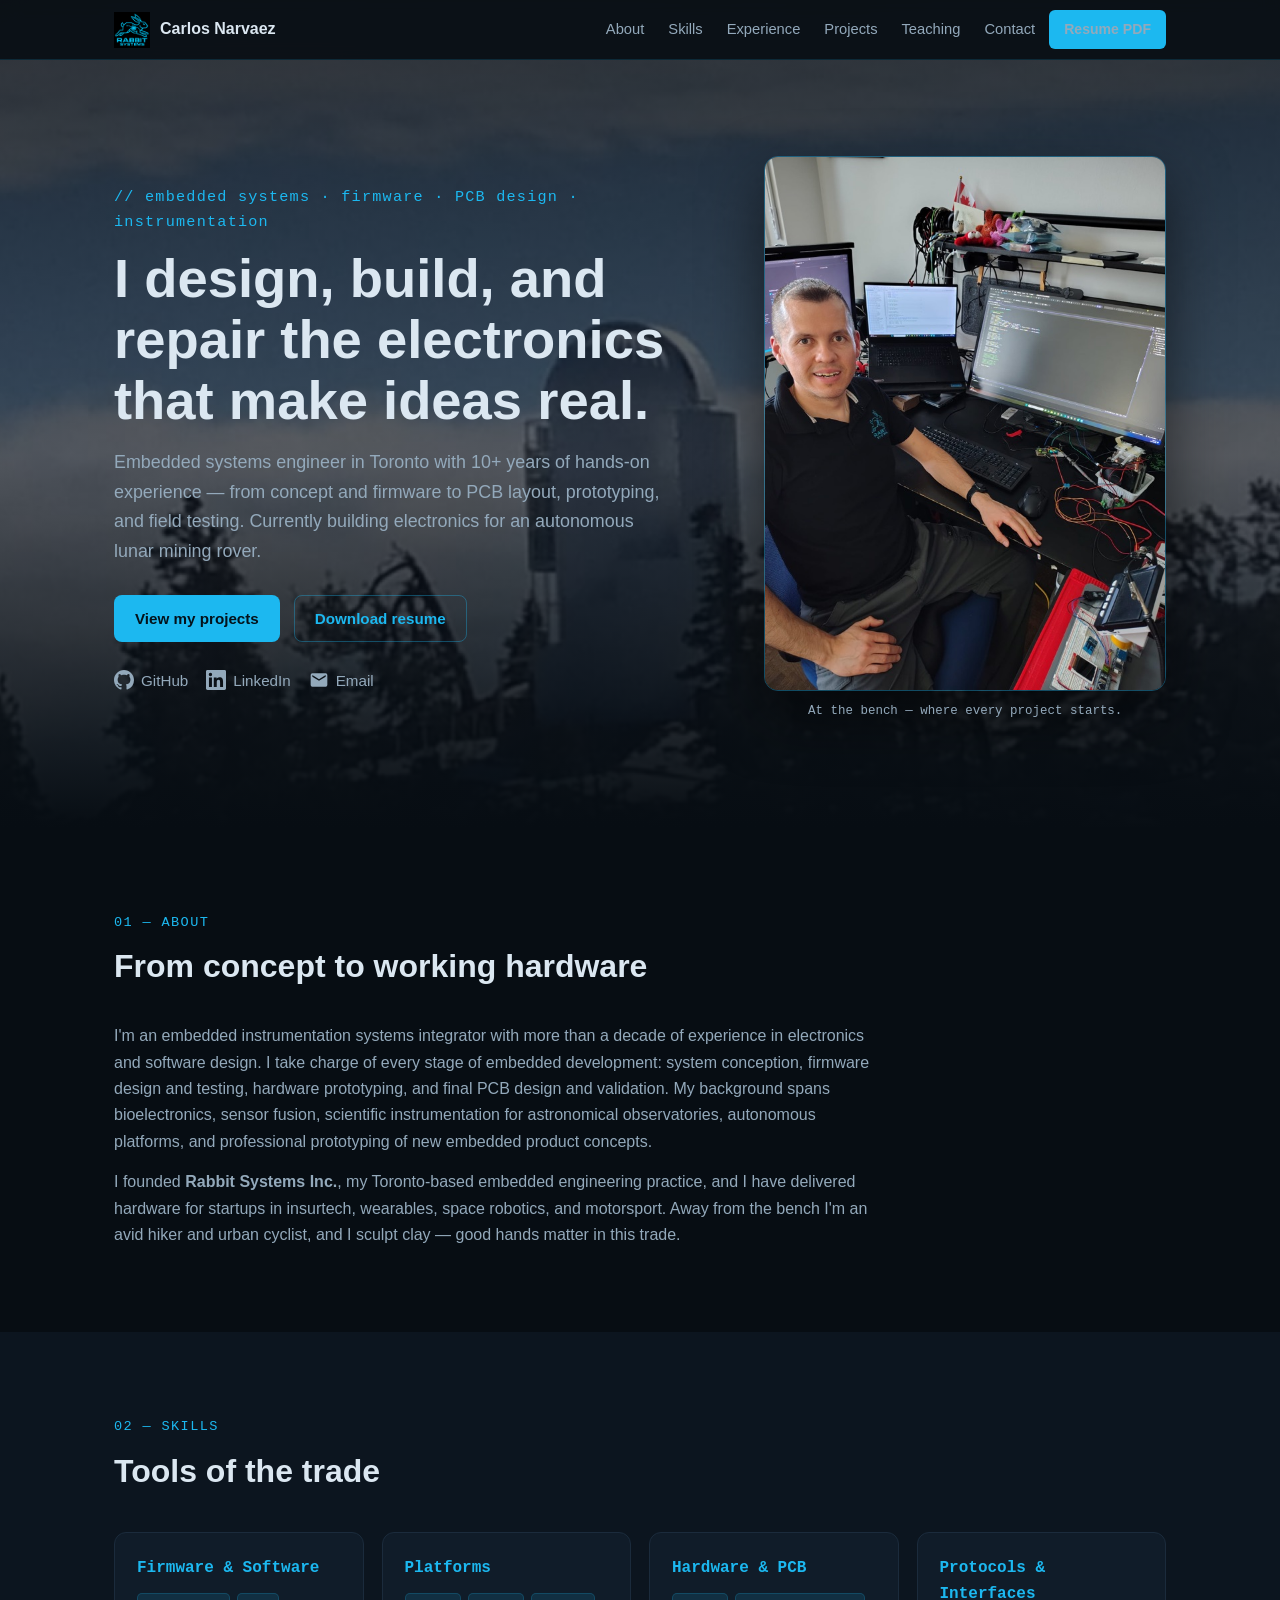
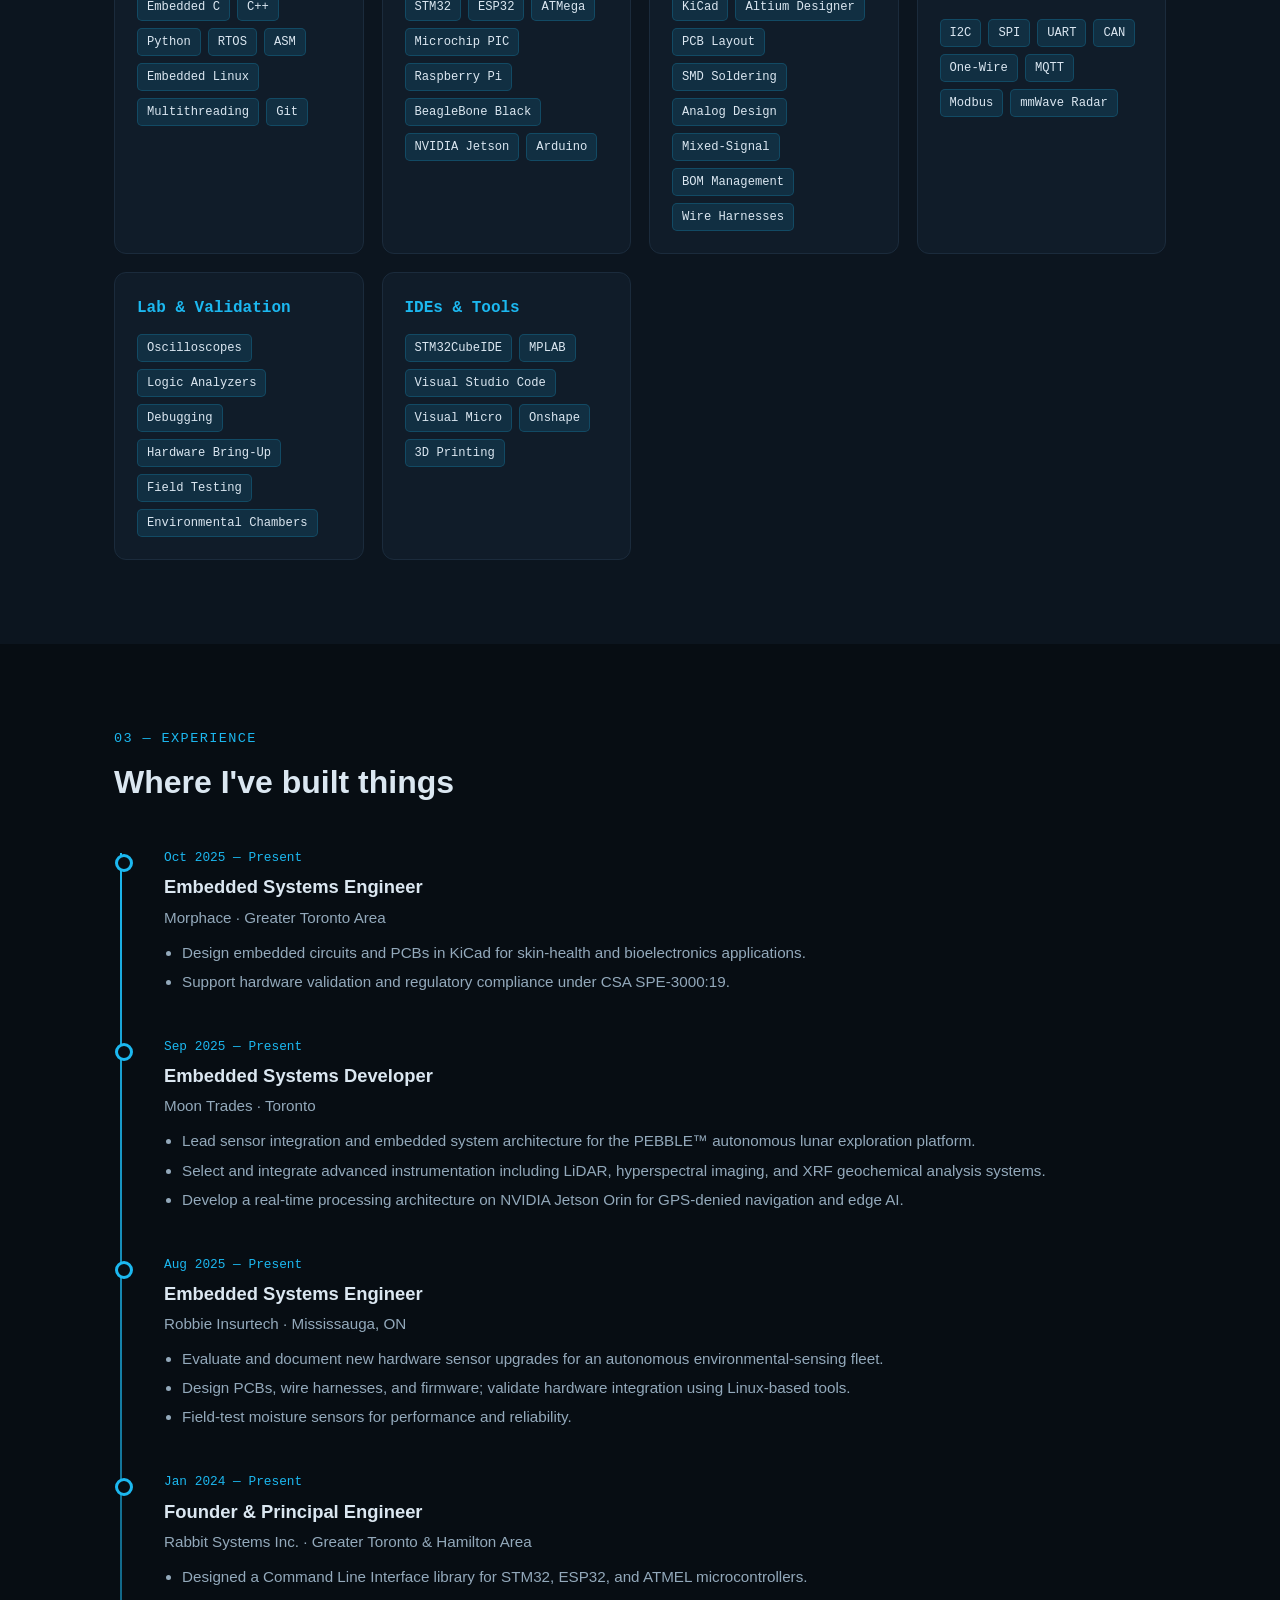
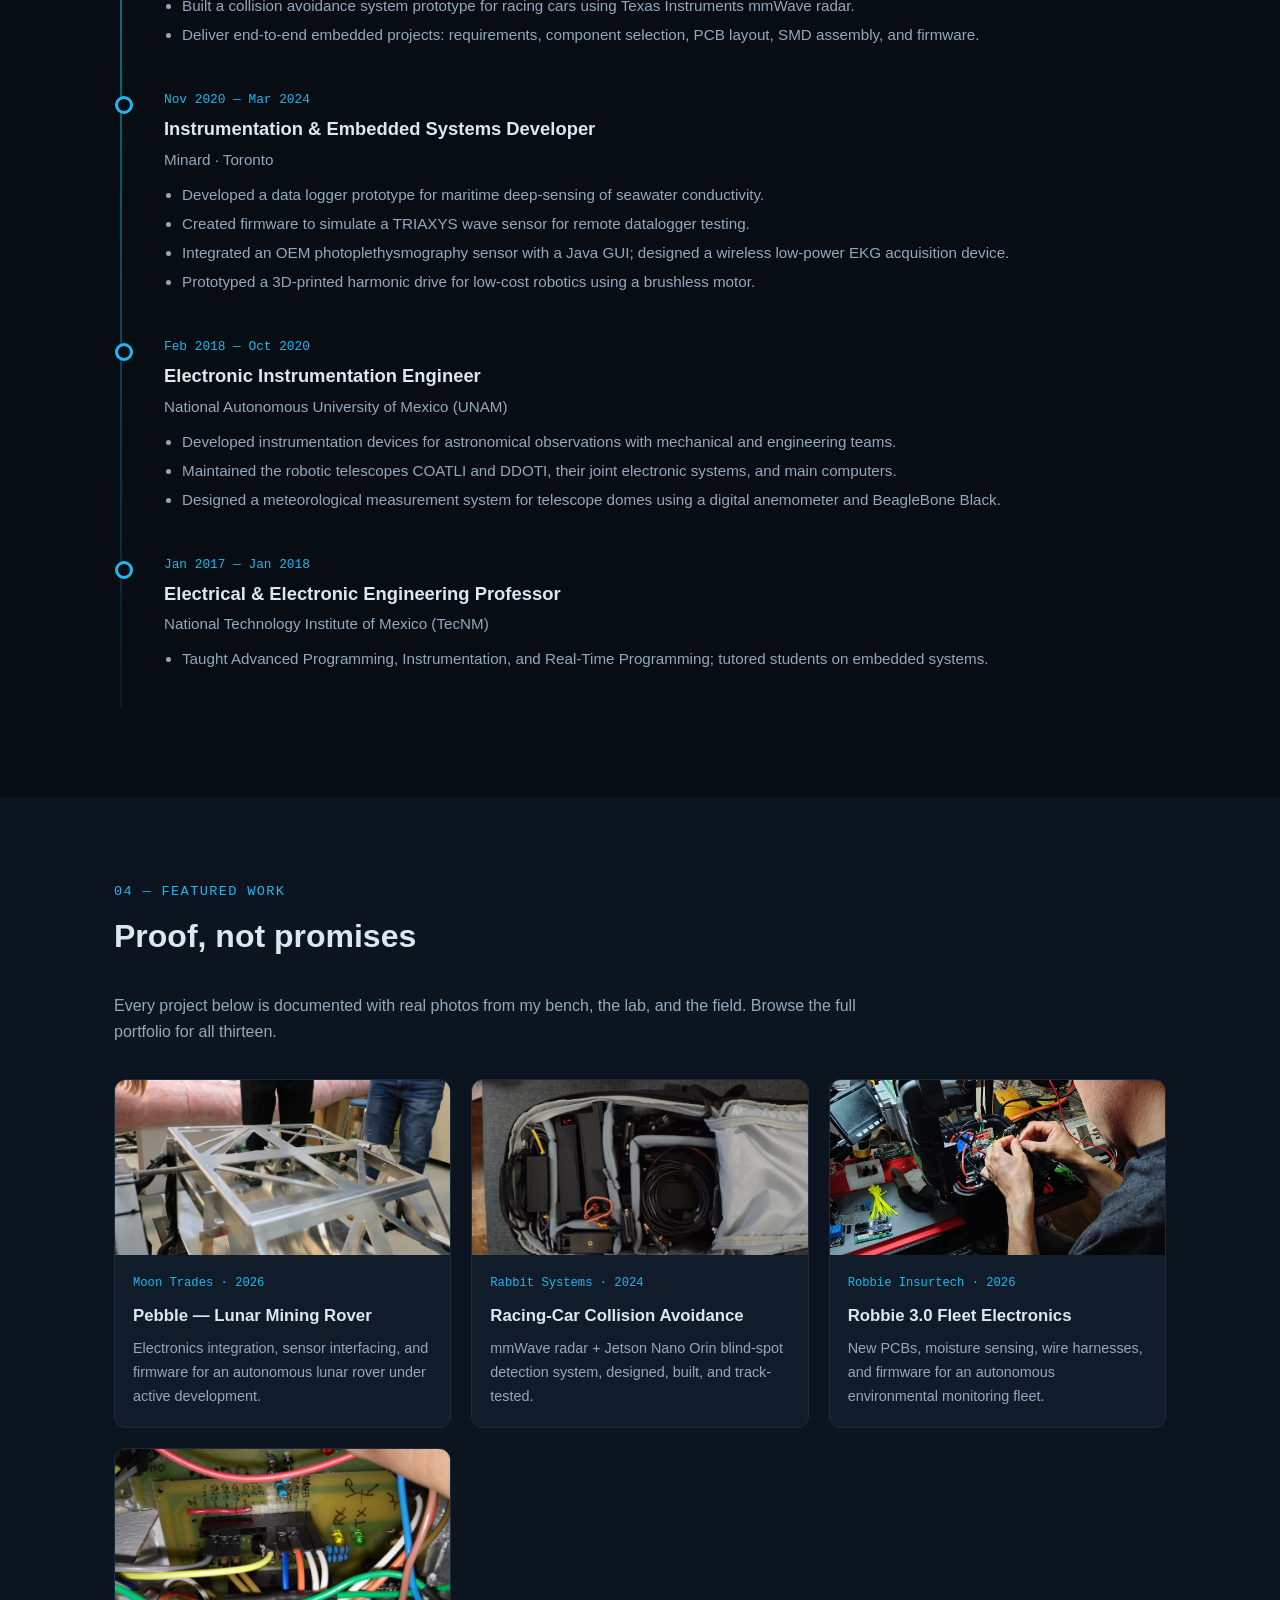
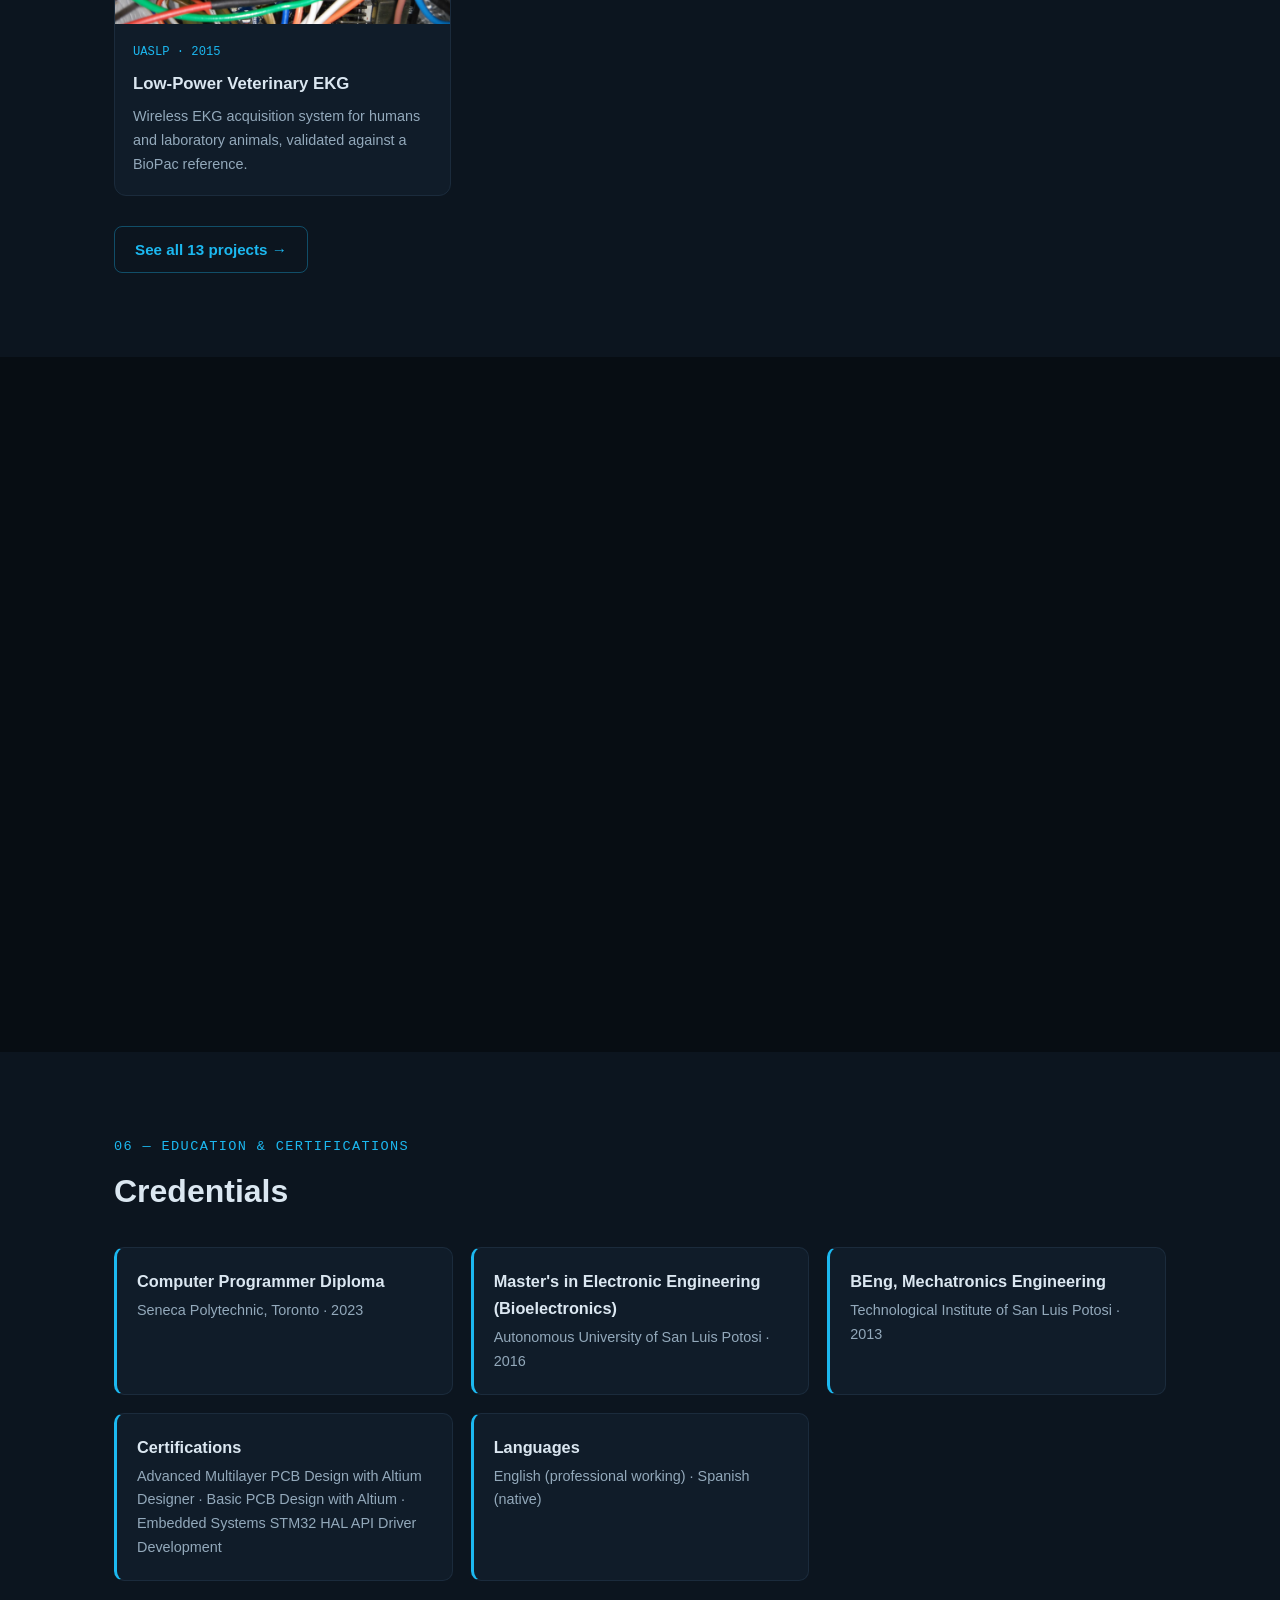
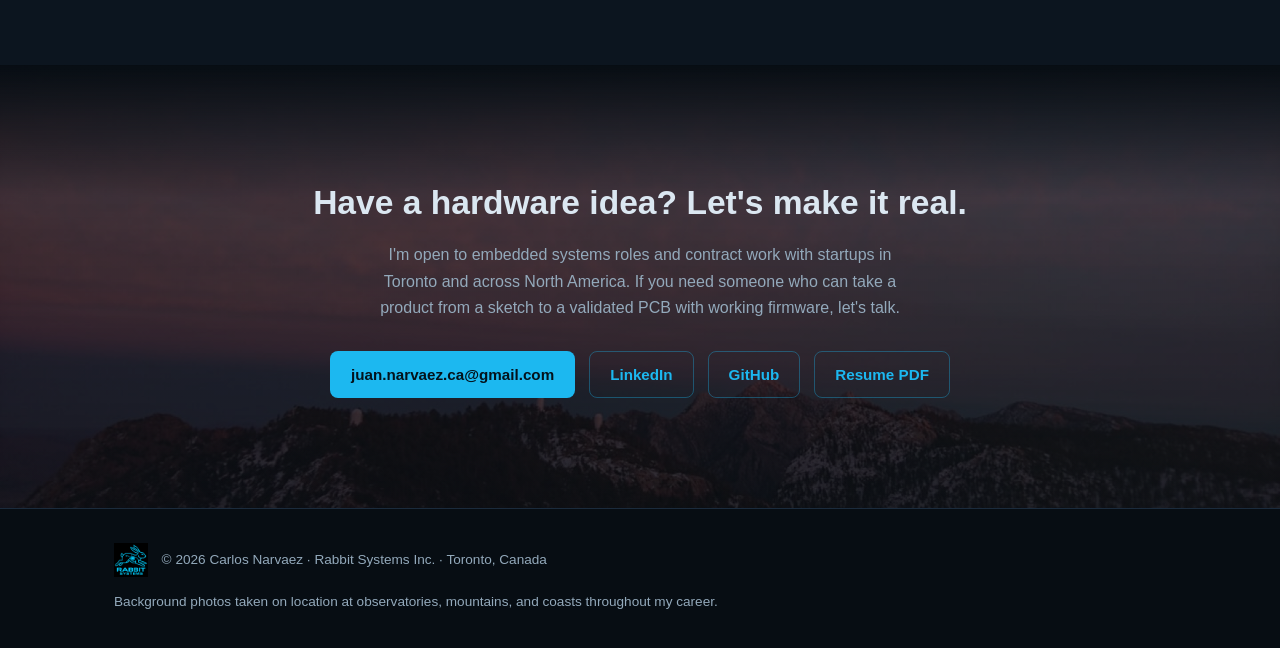
==== index.html @ be129789 "Add portfolio website: pages, styles, optimized images, resume PDF Static site (HTML/CSS/vanilla JS)" ====
<!DOCTYPE html>
<html lang="en">
<head>
  <meta charset="UTF-8">
  <meta name="viewport" content="width=device-width, initial-scale=1.0">
  <title>Carlos Narvaez — Embedded Systems Engineer | Toronto</title>
  <meta name="description" content="Carlos Narvaez is a Toronto-based embedded systems engineer with 10+ years of experience: firmware (Embedded C, C++, STM32, ESP32), PCB design (KiCad, Altium), instrumentation, and bioelectronics. See real hardware projects with photos.">
  <meta name="author" content="Carlos Narvaez">
  <link rel="icon" type="image/png" href="assets/img/favicon.png">
  <link rel="stylesheet" href="css/style.css">
  <meta property="og:type" content="website">
  <meta property="og:title" content="Carlos Narvaez — Embedded Systems Engineer | Toronto">
  <meta property="og:description" content="10+ years designing firmware, PCBs, and instrumentation systems — from lunar rover electronics to veterinary EKG devices. Portfolio with real project photos.">
  <meta property="og:image" content="assets/img/profile/me.jpg">
  <script type="application/ld+json">
  {
    "@context": "https://schema.org",
    "@type": "Person",
    "name": "Carlos Narvaez",
    "jobTitle": "Embedded Systems Engineer",
    "email": "mailto:juan.narvaez.ca@gmail.com",
    "address": { "@type": "PostalAddress", "addressLocality": "Toronto", "addressRegion": "ON", "addressCountry": "CA" },
    "alumniOf": ["Seneca Polytechnic", "Autonomous University of San Luis Potosi", "Technological Institute of San Luis Potosi"],
    "sameAs": ["https://www.linkedin.com/in/jcarlosnarvaez", "https://github.com/JCNarvy"]
  }
  </script>
</head>
<body>

<nav class="nav">
  <div class="nav-inner">
    <a class="nav-brand" href="index.html">
      <img src="assets/img/logo-small.png" alt="Rabbit Systems logo">
      <span>Carlos Narvaez</span>
    </a>
    <div class="nav-links">
      <a href="#about">About</a>
      <a href="#skills">Skills</a>
      <a href="#experience">Experience</a>
      <a href="projects.html">Projects</a>
      <a href="#teaching">Teaching</a>
      <a href="#contact">Contact</a>
      <a class="btn btn-primary" href="assets/resume/Carlos-Narvaez-Resume.pdf" download>Resume PDF</a>
    </div>
  </div>
</nav>

<!-- ================= HERO ================= -->
<header class="hero">
  <div class="hero-inner">
    <div>
      <div class="hero-kicker">// embedded systems · firmware · PCB design · instrumentation</div>
      <h1>I design, build, and repair the electronics that make ideas real.</h1>
      <p class="hero-sub">
        Embedded systems engineer in Toronto with 10+ years of hands-on experience — from concept and
        firmware to PCB layout, prototyping, and field testing. Currently building electronics for an
        autonomous lunar mining rover.
      </p>
      <div class="hero-cta">
        <a class="btn btn-primary" href="projects.html">View my projects</a>
        <a class="btn btn-outline" href="assets/resume/Carlos-Narvaez-Resume.pdf" download>Download resume</a>
      </div>
      <div class="hero-social">
        <a href="https://github.com/JCNarvy" target="_blank" rel="noopener">
          <svg viewBox="0 0 16 16" aria-hidden="true"><path d="M8 0C3.58 0 0 3.58 0 8c0 3.54 2.29 6.53 5.47 7.59.4.07.55-.17.55-.38 0-.19-.01-.82-.01-1.49-2.01.37-2.53-.49-2.69-.94-.09-.23-.48-.94-.82-1.13-.28-.15-.68-.52-.01-.53.63-.01 1.08.58 1.23.82.72 1.21 1.87.87 2.33.66.07-.52.28-.87.51-1.07-1.78-.2-3.64-.89-3.64-3.95 0-.87.31-1.59.82-2.15-.08-.2-.36-1.02.08-2.12 0 0 .67-.21 2.2.82.64-.18 1.32-.27 2-.27.68 0 1.36.09 2 .27 1.53-1.04 2.2-.82 2.2-.82.44 1.1.16 1.92.08 2.12.51.56.82 1.27.82 2.15 0 3.07-1.87 3.75-3.65 3.95.29.25.54.73.54 1.48 0 1.07-.01 1.93-.01 2.2 0 .21.15.46.55.38A8.01 8.01 0 0 0 16 8c0-4.42-3.58-8-8-8z"/></svg>
          GitHub
        </a>
        <a href="https://www.linkedin.com/in/jcarlosnarvaez" target="_blank" rel="noopener">
          <svg viewBox="0 0 24 24" aria-hidden="true"><path d="M20.45 20.45h-3.55v-5.57c0-1.33-.03-3.04-1.85-3.04-1.85 0-2.14 1.45-2.14 2.94v5.67H9.35V9h3.41v1.56h.05c.48-.9 1.64-1.85 3.37-1.85 3.6 0 4.27 2.37 4.27 5.46v6.28zM5.34 7.43a2.06 2.06 0 1 1 0-4.12 2.06 2.06 0 0 1 0 4.12zM7.12 20.45H3.56V9h3.56v11.45zM22.22 0H1.77C.79 0 0 .77 0 1.72v20.55C0 23.23.79 24 1.77 24h20.45c.98 0 1.78-.77 1.78-1.73V1.72C24 .77 23.2 0 22.22 0z"/></svg>
          LinkedIn
        </a>
        <a href="mailto:juan.narvaez.ca@gmail.com">
          <svg viewBox="0 0 24 24" aria-hidden="true"><path d="M20 4H4a2 2 0 0 0-2 2v12a2 2 0 0 0 2 2h16a2 2 0 0 0 2-2V6a2 2 0 0 0-2-2zm0 4-8 5-8-5V6l8 5 8-5v2z"/></svg>
          Email
        </a>
      </div>
    </div>
    <figure class="hero-photo">
      <img src="assets/img/profile/me.jpg" alt="Carlos Narvaez at his workbench, surrounded by embedded systems prototypes, oscilloscope probes, and development boards.">
      <figcaption>At the bench — where every project starts.</figcaption>
    </figure>
  </div>
</header>

<!-- ================= ABOUT ================= -->
<section id="about">
  <div class="container reveal">
    <div class="section-kicker">01 — about</div>
    <h2 class="section-title">From concept to working hardware</h2>
    <p class="lead">
      I'm an embedded instrumentation systems integrator with more than a decade of experience in electronics
      and software design. I take charge of every stage of embedded development: system conception, firmware
      design and testing, hardware prototyping, and final PCB design and validation. My background spans
      bioelectronics, sensor fusion, scientific instrumentation for astronomical observatories, autonomous
      platforms, and professional prototyping of new embedded product concepts.
    </p>
    <p class="lead" style="margin-top: 14px;">
      I founded <strong>Rabbit Systems Inc.</strong>, my Toronto-based embedded engineering practice, and I have
      delivered hardware for startups in insurtech, wearables, space robotics, and motorsport. Away from the
      bench I'm an avid hiker and urban cyclist, and I sculpt clay — good hands matter in this trade.
    </p>
  </div>
</section>

<!-- ================= SKILLS ================= -->
<section id="skills" class="alt">
  <div class="container reveal">
    <div class="section-kicker">02 — skills</div>
    <h2 class="section-title">Tools of the trade</h2>
    <div class="skills-grid">
      <div class="skill-card">
        <h3>Firmware &amp; Software</h3>
        <div class="tags">
          <span class="tag">Embedded C</span><span class="tag">C++</span><span class="tag">Python</span>
          <span class="tag">RTOS</span><span class="tag">ASM</span><span class="tag">Embedded Linux</span>
          <span class="tag">Multithreading</span><span class="tag">Git</span>
        </div>
      </div>
      <div class="skill-card">
        <h3>Platforms</h3>
        <div class="tags">
          <span class="tag">STM32</span><span class="tag">ESP32</span><span class="tag">ATMega</span>
          <span class="tag">Microchip PIC</span><span class="tag">Raspberry Pi</span>
          <span class="tag">BeagleBone Black</span><span class="tag">NVIDIA Jetson</span><span class="tag">Arduino</span>
        </div>
      </div>
      <div class="skill-card">
        <h3>Hardware &amp; PCB</h3>
        <div class="tags">
          <span class="tag">KiCad</span><span class="tag">Altium Designer</span><span class="tag">PCB Layout</span>
          <span class="tag">SMD Soldering</span><span class="tag">Analog Design</span>
          <span class="tag">Mixed-Signal</span><span class="tag">BOM Management</span><span class="tag">Wire Harnesses</span>
        </div>
      </div>
      <div class="skill-card">
        <h3>Protocols &amp; Interfaces</h3>
        <div class="tags">
          <span class="tag">I2C</span><span class="tag">SPI</span><span class="tag">UART</span>
          <span class="tag">CAN</span><span class="tag">One-Wire</span><span class="tag">MQTT</span>
          <span class="tag">Modbus</span><span class="tag">mmWave Radar</span>
        </div>
      </div>
      <div class="skill-card">
        <h3>Lab &amp; Validation</h3>
        <div class="tags">
          <span class="tag">Oscilloscopes</span><span class="tag">Logic Analyzers</span>
          <span class="tag">Debugging</span><span class="tag">Hardware Bring-Up</span>
          <span class="tag">Field Testing</span><span class="tag">Environmental Chambers</span>
        </div>
      </div>
      <div class="skill-card">
        <h3>IDEs &amp; Tools</h3>
        <div class="tags">
          <span class="tag">STM32CubeIDE</span><span class="tag">MPLAB</span><span class="tag">Visual Studio Code</span>
          <span class="tag">Visual Micro</span><span class="tag">Onshape</span><span class="tag">3D Printing</span>
        </div>
      </div>
    </div>
  </div>
</section>

<!-- ================= EXPERIENCE ================= -->
<section id="experience">
  <div class="container reveal">
    <div class="section-kicker">03 — experience</div>
    <h2 class="section-title">Where I've built things</h2>
    <div class="timeline">
      <div class="tl-item">
        <div class="tl-date">Oct 2025 — Present</div>
        <h3>Embedded Systems Engineer</h3>
        <div class="tl-company">Morphace · Greater Toronto Area</div>
        <ul>
          <li>Design embedded circuits and PCBs in KiCad for skin-health and bioelectronics applications.</li>
          <li>Support hardware validation and regulatory compliance under CSA SPE-3000:19.</li>
        </ul>
      </div>
      <div class="tl-item">
        <div class="tl-date">Sep 2025 — Present</div>
        <h3>Embedded Systems Developer</h3>
        <div class="tl-company">Moon Trades · Toronto</div>
        <ul>
          <li>Lead sensor integration and embedded system architecture for the PEBBLE™ autonomous lunar exploration platform.</li>
          <li>Select and integrate advanced instrumentation including LiDAR, hyperspectral imaging, and XRF geochemical analysis systems.</li>
          <li>Develop a real-time processing architecture on NVIDIA Jetson Orin for GPS-denied navigation and edge AI.</li>
        </ul>
      </div>
      <div class="tl-item">
        <div class="tl-date">Aug 2025 — Present</div>
        <h3>Embedded Systems Engineer</h3>
        <div class="tl-company">Robbie Insurtech · Mississauga, ON</div>
        <ul>
          <li>Evaluate and document new hardware sensor upgrades for an autonomous environmental-sensing fleet.</li>
          <li>Design PCBs, wire harnesses, and firmware; validate hardware integration using Linux-based tools.</li>
          <li>Field-test moisture sensors for performance and reliability.</li>
        </ul>
      </div>
      <div class="tl-item">
        <div class="tl-date">Jan 2024 — Present</div>
        <h3>Founder &amp; Principal Engineer</h3>
        <div class="tl-company">Rabbit Systems Inc. · Greater Toronto &amp; Hamilton Area</div>
        <ul>
          <li>Designed a Command Line Interface library for STM32, ESP32, and ATMEL microcontrollers.</li>
          <li>Built a collision avoidance system prototype for racing cars using Texas Instruments mmWave radar.</li>
          <li>Deliver end-to-end embedded projects: requirements, component selection, PCB layout, SMD assembly, and firmware.</li>
        </ul>
      </div>
      <div class="tl-item">
        <div class="tl-date">Nov 2020 — Mar 2024</div>
        <h3>Instrumentation &amp; Embedded Systems Developer</h3>
        <div class="tl-company">Minard · Toronto</div>
        <ul>
          <li>Developed a data logger prototype for maritime deep-sensing of seawater conductivity.</li>
          <li>Created firmware to simulate a TRIAXYS wave sensor for remote datalogger testing.</li>
          <li>Integrated an OEM photoplethysmography sensor with a Java GUI; designed a wireless low-power EKG acquisition device.</li>
          <li>Prototyped a 3D-printed harmonic drive for low-cost robotics using a brushless motor.</li>
        </ul>
      </div>
      <div class="tl-item">
        <div class="tl-date">Feb 2018 — Oct 2020</div>
        <h3>Electronic Instrumentation Engineer</h3>
        <div class="tl-company">National Autonomous University of Mexico (UNAM)</div>
        <ul>
          <li>Developed instrumentation devices for astronomical observations with mechanical and engineering teams.</li>
          <li>Maintained the robotic telescopes COATLI and DDOTI, their joint electronic systems, and main computers.</li>
          <li>Designed a meteorological measurement system for telescope domes using a digital anemometer and BeagleBone Black.</li>
        </ul>
      </div>
      <div class="tl-item">
        <div class="tl-date">Jan 2017 — Jan 2018</div>
        <h3>Electrical &amp; Electronic Engineering Professor</h3>
        <div class="tl-company">National Technology Institute of Mexico (TecNM)</div>
        <ul>
          <li>Taught Advanced Programming, Instrumentation, and Real-Time Programming; tutored students on embedded systems.</li>
        </ul>
      </div>
    </div>
  </div>
</section>

<!-- ================= FEATURED PROJECTS ================= -->
<section id="featured" class="alt">
  <div class="container reveal">
    <div class="section-kicker">04 — featured work</div>
    <h2 class="section-title">Proof, not promises</h2>
    <p class="lead">Every project below is documented with real photos from my bench, the lab, and the field. Browse the full portfolio for all thirteen.</p>
    <div class="cards">
      <a class="card" href="projects.html#pebble">
        <img src="assets/img/projects/pebble/rover.jpg" alt="Pebble autonomous lunar mining rover prototype.">
        <div class="card-body">
          <div class="card-meta">Moon Trades · 2026</div>
          <h3>Pebble — Lunar Mining Rover</h3>
          <p>Electronics integration, sensor interfacing, and firmware for an autonomous lunar rover under active development.</p>
        </div>
      </a>
      <a class="card" href="projects.html#cas">
        <img src="assets/img/projects/cas/final-prototype.jpg" alt="Final prototype of the collision avoidance system for racing cars.">
        <div class="card-body">
          <div class="card-meta">Rabbit Systems · 2024</div>
          <h3>Racing-Car Collision Avoidance</h3>
          <p>mmWave radar + Jetson Nano Orin blind-spot detection system, designed, built, and track-tested.</p>
        </div>
      </a>
      <a class="card" href="projects.html#robbie3">
        <img src="assets/img/projects/robbie3/installing-and-testing.jpg" alt="Installing and testing Robbie 3.0 fleet electronics.">
        <div class="card-body">
          <div class="card-meta">Robbie Insurtech · 2026</div>
          <h3>Robbie 3.0 Fleet Electronics</h3>
          <p>New PCBs, moisture sensing, wire harnesses, and firmware for an autonomous environmental monitoring fleet.</p>
        </div>
      </a>
      <a class="card" href="projects.html#ekg">
        <img src="assets/img/projects/ekg/testing-pcb.jpg" alt="Testing the low-power veterinary EKG acquisition PCB.">
        <div class="card-body">
          <div class="card-meta">UASLP · 2015</div>
          <h3>Low-Power Veterinary EKG</h3>
          <p>Wireless EKG acquisition system for humans and laboratory animals, validated against a BioPac reference.</p>
        </div>
      </a>
    </div>
    <p style="margin-top: 30px;"><a class="btn btn-outline" href="projects.html">See all 13 projects →</a></p>
  </div>
</section>

<!-- ================= TEACHING ================= -->
<section id="teaching">
  <div class="container reveal">
    <div class="section-kicker">05 — teaching &amp; mentoring</div>
    <h2 class="section-title">I enjoy passing it on</h2>
    <p class="lead">
      Before moving to Canada I spent a year as an Electrical &amp; Electronic Engineering professor at the
      National Technology Institute of Mexico, teaching advanced programming, instrumentation, and real-time
      programming — and coaching students through their first hardware builds. Explaining a system clearly is
      part of engineering it well, and I bring that same mindset to code reviews, documentation, and mentoring
      junior engineers.
    </p>
    <div class="teach-grid">
      <figure>
        <a href="assets/img/teaching/img-0789.jpg"><img src="assets/img/teaching/img-0789-thumb.jpg" alt="Carlos Narvaez's engineering classroom with students."></a>
        <figcaption>Instrumentation class, TecNM.</figcaption>
      </figure>
      <figure>
        <a href="assets/img/teaching/img-3818.jpg"><img src="assets/img/teaching/img-3818-thumb.jpg" alt="Students presenting their robotics and electronics projects."></a>
        <figcaption>Students demoing their hardware projects.</figcaption>
      </figure>
      <figure>
        <a href="assets/img/teaching/img-3821.jpg"><img src="assets/img/teaching/img-3821-thumb.jpg" alt="Student project exposition with electronics benches and trainers."></a>
        <figcaption>End-of-term project exposition.</figcaption>
      </figure>
    </div>
  </div>
</section>

<!-- ================= EDUCATION ================= -->
<section id="education" class="alt">
  <div class="container reveal">
    <div class="section-kicker">06 — education &amp; certifications</div>
    <h2 class="section-title">Credentials</h2>
    <div class="edu-grid">
      <div class="edu-card">
        <h3>Computer Programmer Diploma</h3>
        <p>Seneca Polytechnic, Toronto · 2023</p>
      </div>
      <div class="edu-card">
        <h3>Master's in Electronic Engineering (Bioelectronics)</h3>
        <p>Autonomous University of San Luis Potosi · 2016</p>
      </div>
      <div class="edu-card">
        <h3>BEng, Mechatronics Engineering</h3>
        <p>Technological Institute of San Luis Potosi · 2013</p>
      </div>
      <div class="edu-card">
        <h3>Certifications</h3>
        <p>Advanced Multilayer PCB Design with Altium Designer · Basic PCB Design with Altium · Embedded Systems STM32 HAL API Driver Development</p>
      </div>
      <div class="edu-card">
        <h3>Languages</h3>
        <p>English (professional working) · Spanish (native)</p>
      </div>
    </div>
  </div>
</section>

<!-- ================= CONTACT ================= -->
<section id="contact" class="contact">
  <div class="container reveal">
    <h2>Have a hardware idea? Let's make it real.</h2>
    <p>
      I'm open to embedded systems roles and contract work with startups in Toronto and across North America.
      If you need someone who can take a product from a sketch to a validated PCB with working firmware, let's talk.
    </p>
    <div class="contact-actions">
      <a class="btn btn-primary" href="mailto:juan.narvaez.ca@gmail.com">juan.narvaez.ca@gmail.com</a>
      <a class="btn btn-outline" href="https://www.linkedin.com/in/jcarlosnarvaez" target="_blank" rel="noopener">LinkedIn</a>
      <a class="btn btn-outline" href="https://github.com/JCNarvy" target="_blank" rel="noopener">GitHub</a>
      <a class="btn btn-outline" href="assets/resume/Carlos-Narvaez-Resume.pdf" download>Resume PDF</a>
    </div>
  </div>
</section>

<footer>
  <div class="footer-inner">
    <img src="assets/img/logo-small.png" alt="Rabbit Systems logo">
    <span>© 2026 Carlos Narvaez · Rabbit Systems Inc. · Toronto, Canada</span>
    <span class="spacer"></span>
    <span>Background photos taken on location at observatories, mountains, and coasts throughout my career.</span>
  </div>
</footer>

<script src="js/main.js"></script>
</body>
</html>
---- css/style.css ----
/* ============================================================
   Carlos Narvaez — Embedded Systems Engineer portfolio
   Dark theme, cyan accent sampled from the Rabbit Systems logo
   ============================================================ */

:root {
  --bg: #070d13;
  --bg-alt: #0c151f;
  --card: #101c29;
  --card-edge: #1b2b3c;
  --text: #dbe7f1;
  --muted: #93a9bb;
  --accent: #1cb8f0;
  --accent-soft: rgba(28, 184, 240, 0.12);
  --accent-edge: rgba(28, 184, 240, 0.35);
  --mono: "SF Mono", "Cascadia Code", Consolas, "Liberation Mono", monospace;
  --sans: -apple-system, BlinkMacSystemFont, "Segoe UI", Roboto, Helvetica, Arial, sans-serif;
}

* { margin: 0; padding: 0; box-sizing: border-box; }

html { scroll-behavior: smooth; scroll-padding-top: 84px; }

body {
  background: var(--bg);
  color: var(--text);
  font-family: var(--sans);
  line-height: 1.65;
  -webkit-font-smoothing: antialiased;
}

img { max-width: 100%; display: block; }

a { color: var(--accent); text-decoration: none; }
a:hover { text-decoration: underline; }

.container { max-width: 1100px; margin: 0 auto; padding: 0 24px; }

/* ---------- Top navigation ---------- */
.nav {
  position: fixed; top: 0; left: 0; right: 0; z-index: 100;
  background: rgba(7, 13, 19, 0.88);
  backdrop-filter: blur(10px);
  border-bottom: 1px solid rgba(28, 184, 240, 0.15);
}
.nav-inner {
  max-width: 1100px; margin: 0 auto; padding: 10px 24px;
  display: flex; align-items: center; gap: 16px;
}
.nav-brand { display: flex; align-items: center; gap: 10px; font-weight: 700; color: var(--text); }
.nav-brand:hover { text-decoration: none; }
.nav-brand img { height: 36px; width: 36px; object-fit: contain; }
.nav-links { display: flex; gap: 4px; margin-left: auto; align-items: center; flex-wrap: wrap; }
.nav-links a {
  color: var(--muted); font-size: 0.92rem; padding: 6px 10px; border-radius: 6px;
}
.nav-links a:hover { color: var(--text); background: var(--accent-soft); text-decoration: none; }
.btn {
  display: inline-block; padding: 10px 20px; border-radius: 8px; font-weight: 600;
  font-size: 0.95rem; cursor: pointer; border: 1px solid transparent; transition: all 0.15s;
}
.btn:hover { text-decoration: none; }
.btn-primary { background: var(--accent); color: #04121b; }
.btn-primary:hover { background: #4fcbf5; }
.btn-outline { border-color: var(--accent-edge); color: var(--accent); }
.btn-outline:hover { background: var(--accent-soft); }
.nav .btn { padding: 7px 14px; font-size: 0.88rem; }

/* ---------- Hero ---------- */
.hero {
  position: relative; min-height: 92vh; display: flex; align-items: center;
  padding: 120px 0 70px;
  background:
    linear-gradient(180deg, rgba(7,13,19,0.82) 0%, rgba(7,13,19,0.62) 55%, var(--bg) 100%),
    url("../assets/img/landscapes/img-20200217-wa0011.jpg") center 35% / cover no-repeat;
}
.hero-inner {
  max-width: 1100px; margin: 0 auto; padding: 0 24px;
  display: grid; grid-template-columns: 1.5fr 1fr; gap: 48px; align-items: center;
}
.hero-kicker {
  font-family: var(--mono); color: var(--accent); font-size: 0.95rem; letter-spacing: 0.08em;
  margin-bottom: 14px;
}
.hero h1 { font-size: clamp(2.2rem, 5vw, 3.4rem); line-height: 1.12; margin-bottom: 16px; }
.hero-sub { color: var(--muted); font-size: 1.12rem; max-width: 560px; margin-bottom: 28px; }
.hero-cta { display: flex; gap: 14px; flex-wrap: wrap; align-items: center; margin-bottom: 26px; }
.hero-social { display: flex; gap: 18px; align-items: center; }
.hero-social a { color: var(--muted); font-size: 0.95rem; display: inline-flex; align-items: center; gap: 7px; }
.hero-social a:hover { color: var(--accent); text-decoration: none; }
.hero-social svg { width: 20px; height: 20px; fill: currentColor; }
.hero-photo { position: relative; }
.hero-photo img {
  border-radius: 14px; border: 1px solid var(--accent-edge);
  box-shadow: 0 24px 60px rgba(0, 0, 0, 0.55);
}
.hero-photo figcaption {
  font-family: var(--mono); font-size: 0.78rem; color: var(--muted); margin-top: 10px; text-align: center;
}

/* ---------- Sections ---------- */
section { padding: 84px 0; }
section.alt { background: var(--bg-alt); }
.section-kicker { font-family: var(--mono); color: var(--accent); font-size: 0.85rem; letter-spacing: 0.1em; text-transform: uppercase; }
h2.section-title { font-size: 2rem; margin: 6px 0 30px; }
.lead { color: var(--muted); max-width: 760px; }

/* ---------- Skills ---------- */
.skills-grid { display: grid; grid-template-columns: repeat(auto-fit, minmax(230px, 1fr)); gap: 18px; margin-top: 34px; }
.skill-card {
  background: var(--card); border: 1px solid var(--card-edge); border-radius: 12px; padding: 22px;
}
.skill-card h3 { font-size: 1rem; color: var(--accent); margin-bottom: 12px; font-family: var(--mono); font-weight: 600; }
.tags { display: flex; flex-wrap: wrap; gap: 7px; }
.tag {
  font-family: var(--mono); font-size: 0.76rem; color: var(--text);
  background: var(--accent-soft); border: 1px solid rgba(28,184,240,0.2);
  border-radius: 5px; padding: 3px 9px; white-space: nowrap;
}

/* ---------- Experience timeline ---------- */
.timeline { margin-top: 38px; position: relative; padding-left: 28px; }
.timeline::before {
  content: ""; position: absolute; left: 6px; top: 6px; bottom: 6px; width: 2px;
  background: linear-gradient(180deg, var(--accent), rgba(28,184,240,0.08));
}
.tl-item { position: relative; padding: 0 0 38px 22px; }
.tl-item::before {
  content: ""; position: absolute; left: -27px; top: 7px; width: 12px; height: 12px;
  border-radius: 50%; background: var(--bg); border: 3px solid var(--accent);
}
.tl-date { font-family: var(--mono); font-size: 0.8rem; color: var(--accent); }
.tl-item h3 { font-size: 1.15rem; margin: 4px 0 2px; }
.tl-company { color: var(--muted); font-size: 0.95rem; margin-bottom: 10px; }
.tl-item ul { margin-left: 18px; color: var(--muted); font-size: 0.95rem; }
.tl-item li { margin-bottom: 4px; }

/* ---------- Project cards (featured + projects page) ---------- */
.cards { display: grid; grid-template-columns: repeat(auto-fit, minmax(250px, 1fr)); gap: 20px; margin-top: 34px; }
.card {
  background: var(--card); border: 1px solid var(--card-edge); border-radius: 12px;
  overflow: hidden; color: var(--text); display: flex; flex-direction: column;
  transition: transform 0.18s, border-color 0.18s;
}
a.card:hover { transform: translateY(-4px); border-color: var(--accent-edge); text-decoration: none; }
.card img { height: 175px; width: 100%; object-fit: cover; }
.card-body { padding: 18px; display: flex; flex-direction: column; gap: 8px; flex: 1; }
.card-body h3 { font-size: 1.05rem; }
.card-meta { font-family: var(--mono); font-size: 0.76rem; color: var(--accent); }
.card-body p { color: var(--muted); font-size: 0.9rem; }

/* ---------- Teaching ---------- */
.teach-grid { display: grid; grid-template-columns: repeat(auto-fit, minmax(240px, 1fr)); gap: 16px; margin-top: 30px; }
.teach-grid figure { border-radius: 10px; overflow: hidden; border: 1px solid var(--card-edge); background: var(--card); }
.teach-grid img { height: 210px; width: 100%; object-fit: cover; cursor: zoom-in; transition: transform 0.2s; }
.teach-grid img:hover { transform: scale(1.03); }
.teach-grid figcaption { padding: 10px 14px; font-size: 0.85rem; color: var(--muted); }

/* ---------- Education ---------- */
.edu-grid { display: grid; grid-template-columns: repeat(auto-fit, minmax(280px, 1fr)); gap: 18px; margin-top: 30px; }
.edu-card { background: var(--card); border: 1px solid var(--card-edge); border-left: 3px solid var(--accent); border-radius: 10px; padding: 20px; }
.edu-card h3 { font-size: 1.02rem; margin-bottom: 4px; }
.edu-card p { color: var(--muted); font-size: 0.9rem; }

/* ---------- Contact ---------- */
.contact {
  position: relative; padding: 110px 0;
  background:
    linear-gradient(180deg, var(--bg) 0%, rgba(7,13,19,0.72) 30%, rgba(7,13,19,0.82) 100%),
    url("../assets/img/landscapes/49759238-2092037224152384-6000908446042423296-n.jpg") center / cover no-repeat;
  text-align: center;
}
.contact h2 { font-size: 2.1rem; margin-bottom: 12px; }
.contact p { color: var(--muted); max-width: 560px; margin: 0 auto 30px; }
.contact-actions { display: flex; gap: 14px; justify-content: center; flex-wrap: wrap; }

/* ---------- Footer ---------- */
footer { padding: 34px 0; border-top: 1px solid var(--card-edge); }
.footer-inner {
  max-width: 1100px; margin: 0 auto; padding: 0 24px;
  display: flex; align-items: center; gap: 14px; color: var(--muted); font-size: 0.85rem; flex-wrap: wrap;
}
.footer-inner img { height: 34px; }
.footer-inner .spacer { margin-left: auto; }

/* ---------- Projects page ---------- */
.page-hero {
  position: relative; padding: 150px 0 70px;
  background:
    linear-gradient(180deg, rgba(7,13,19,0.85) 0%, rgba(7,13,19,0.65) 60%, var(--bg) 100%),
    url("../assets/img/landscapes/img-20191123-wa0001.jpg") center 40% / cover no-repeat;
}
.page-hero h1 { font-size: clamp(2rem, 4.5vw, 2.8rem); margin: 8px 0 12px; }
.page-hero p { color: var(--muted); max-width: 680px; }

.filters { display: flex; gap: 10px; flex-wrap: wrap; margin: 34px 0 10px; }
.chip {
  font-family: var(--mono); font-size: 0.82rem; color: var(--muted);
  background: transparent; border: 1px solid var(--card-edge); border-radius: 999px;
  padding: 7px 16px; cursor: pointer; transition: all 0.15s;
}
.chip:hover { border-color: var(--accent-edge); color: var(--text); }
.chip.active { background: var(--accent); border-color: var(--accent); color: #04121b; font-weight: 600; }

.project {
  background: var(--card); border: 1px solid var(--card-edge); border-radius: 14px;
  padding: 30px; margin-top: 28px; scroll-margin-top: 90px;
}
.project.hidden { display: none; }
.project-head { display: flex; flex-wrap: wrap; align-items: baseline; gap: 8px 16px; margin-bottom: 4px; }
.project h2 { font-size: 1.45rem; }
.project-meta { font-family: var(--mono); font-size: 0.82rem; color: var(--accent); }
.project-company { color: var(--muted); font-size: 0.95rem; margin-bottom: 14px; }
.project p { color: var(--muted); font-size: 0.97rem; margin-bottom: 12px; max-width: 900px; }
.project .tags { margin: 14px 0 4px; }

.gallery { display: grid; grid-template-columns: repeat(auto-fill, minmax(160px, 1fr)); gap: 12px; margin-top: 18px; }
.gallery a { border-radius: 8px; overflow: hidden; border: 1px solid var(--card-edge); }
.gallery img {
  width: 100%; height: 130px; object-fit: cover; cursor: zoom-in; transition: transform 0.2s;
}
.gallery a:hover img { transform: scale(1.05); }

/* ---------- Lightbox ---------- */
.lightbox {
  position: fixed; inset: 0; z-index: 200; display: none;
  background: rgba(3, 7, 11, 0.94); align-items: center; justify-content: center;
}
.lightbox.open { display: flex; }
.lightbox img { max-width: 92vw; max-height: 84vh; object-fit: contain; border-radius: 6px; }
.lb-caption {
  position: absolute; bottom: 22px; left: 0; right: 0; text-align: center;
  color: var(--muted); font-family: var(--mono); font-size: 0.85rem; padding: 0 60px;
}
.lb-btn {
  position: absolute; background: rgba(16, 28, 41, 0.85); color: var(--text);
  border: 1px solid var(--card-edge); border-radius: 50%; width: 46px; height: 46px;
  font-size: 1.35rem; cursor: pointer; display: flex; align-items: center; justify-content: center;
}
.lb-btn:hover { border-color: var(--accent); color: var(--accent); }
.lb-close { top: 20px; right: 20px; }
.lb-prev { left: 18px; top: 50%; transform: translateY(-50%); }
.lb-next { right: 18px; top: 50%; transform: translateY(-50%); }

/* ---------- Reveal animation ---------- */
.reveal { opacity: 0; transform: translateY(18px); transition: opacity 0.5s, transform 0.5s; }
.reveal.visible { opacity: 1; transform: none; }

/* ---------- Responsive ---------- */
@media (max-width: 860px) {
  .hero-inner { grid-template-columns: 1fr; gap: 32px; }
  .hero-photo { max-width: 340px; }
  .nav-links a:not(.btn) { display: none; }
  section { padding: 60px 0; }
}
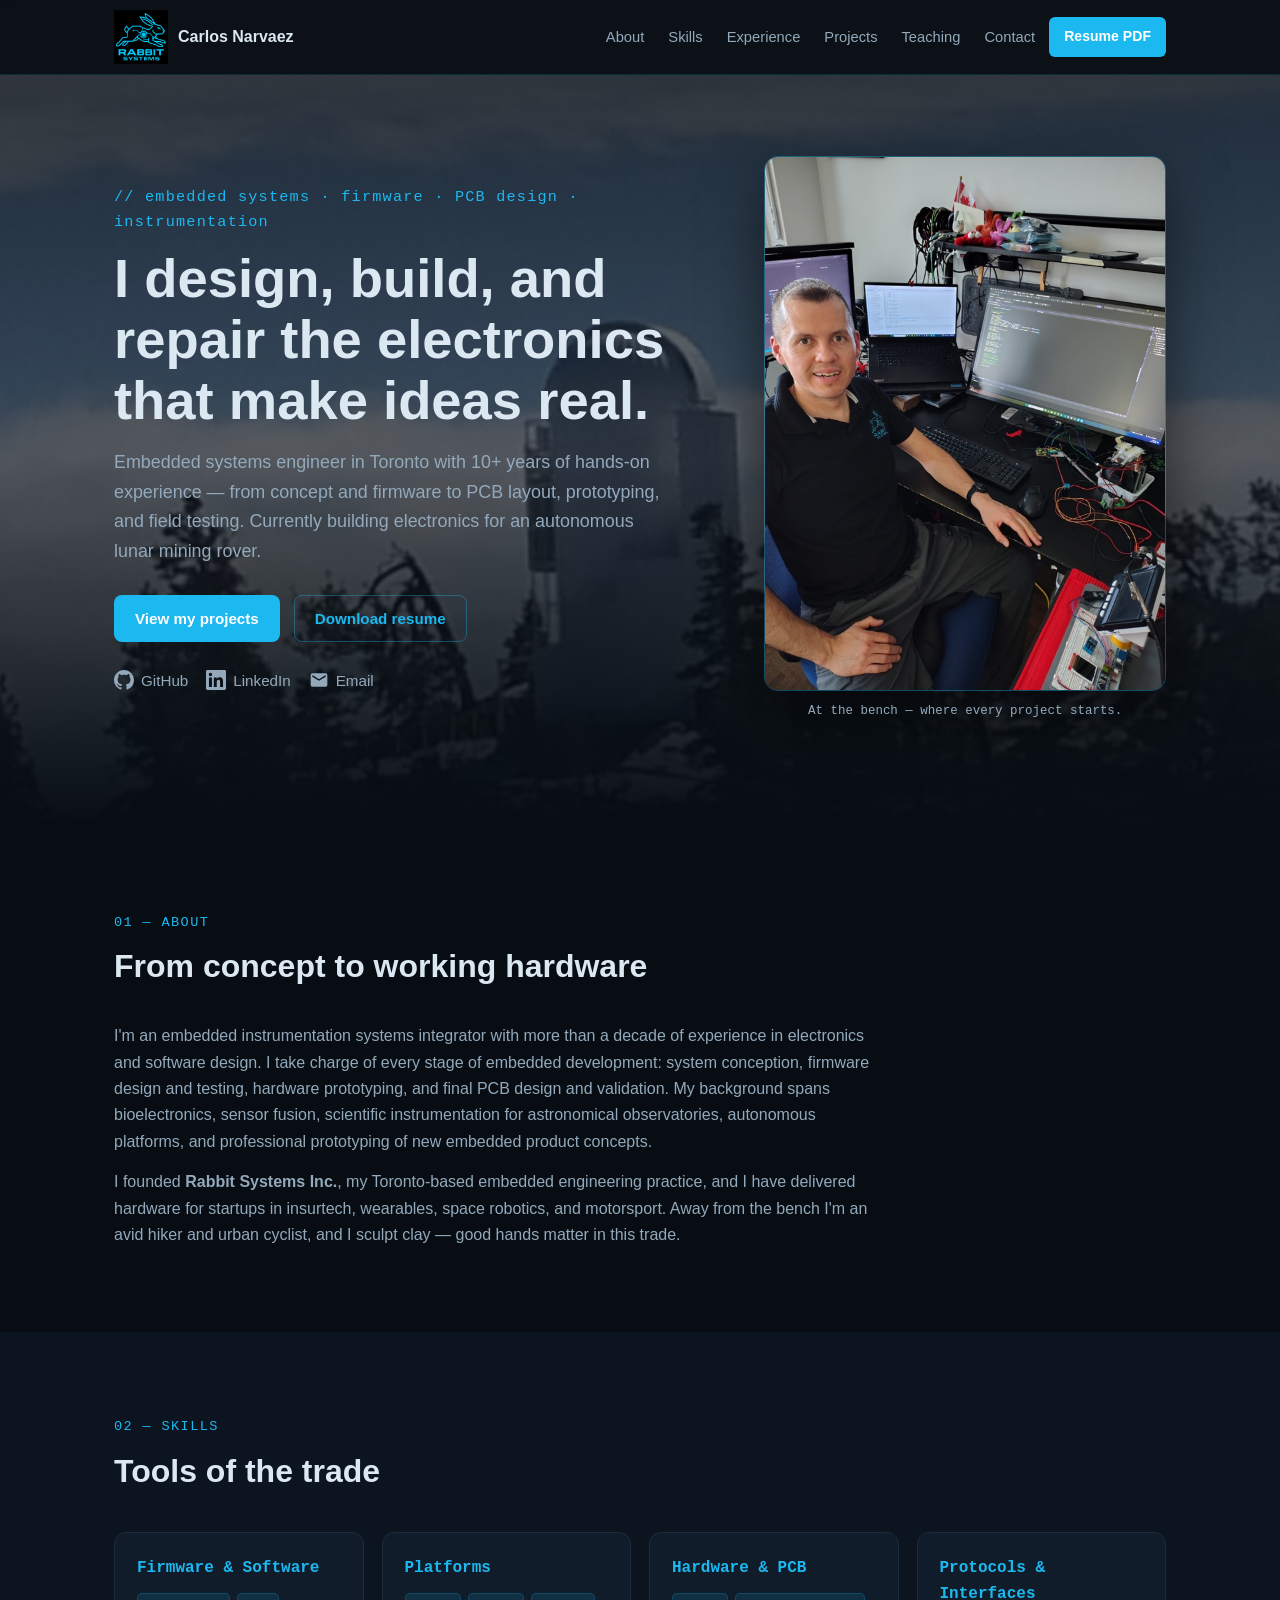
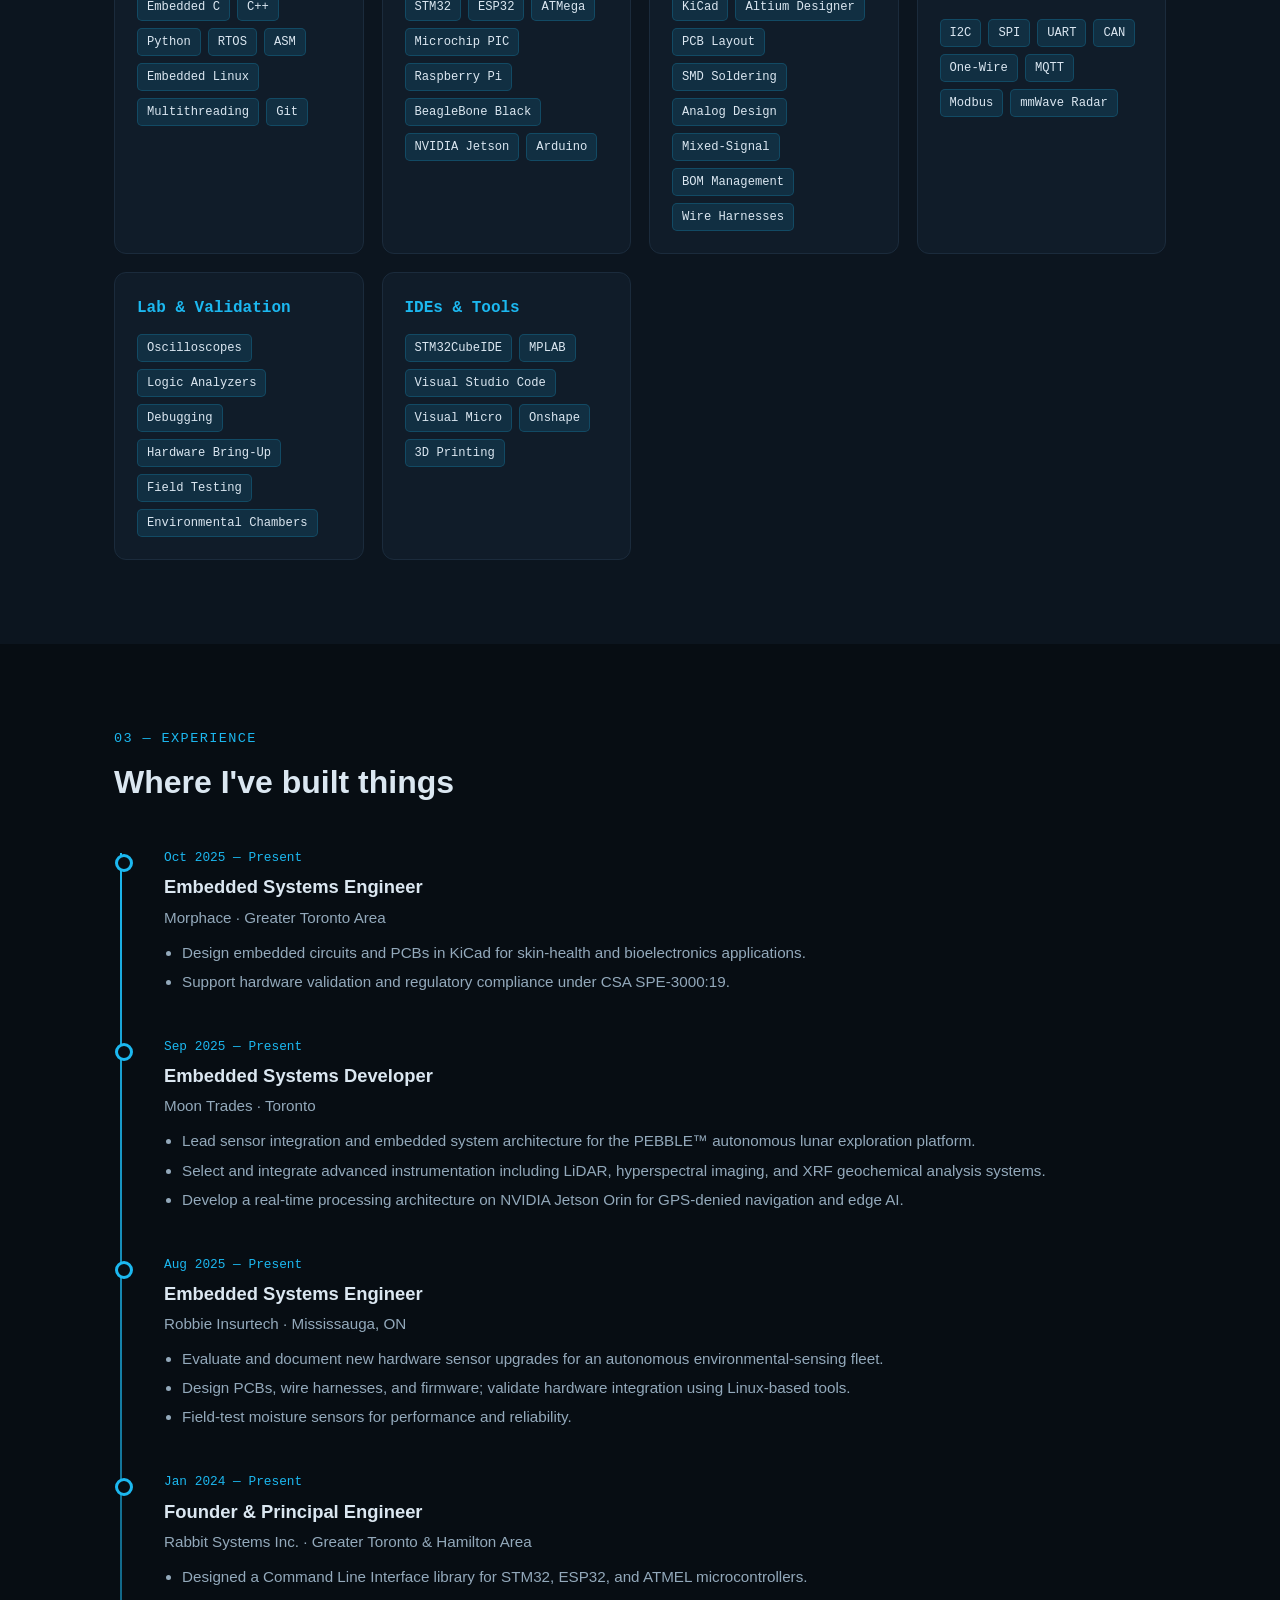
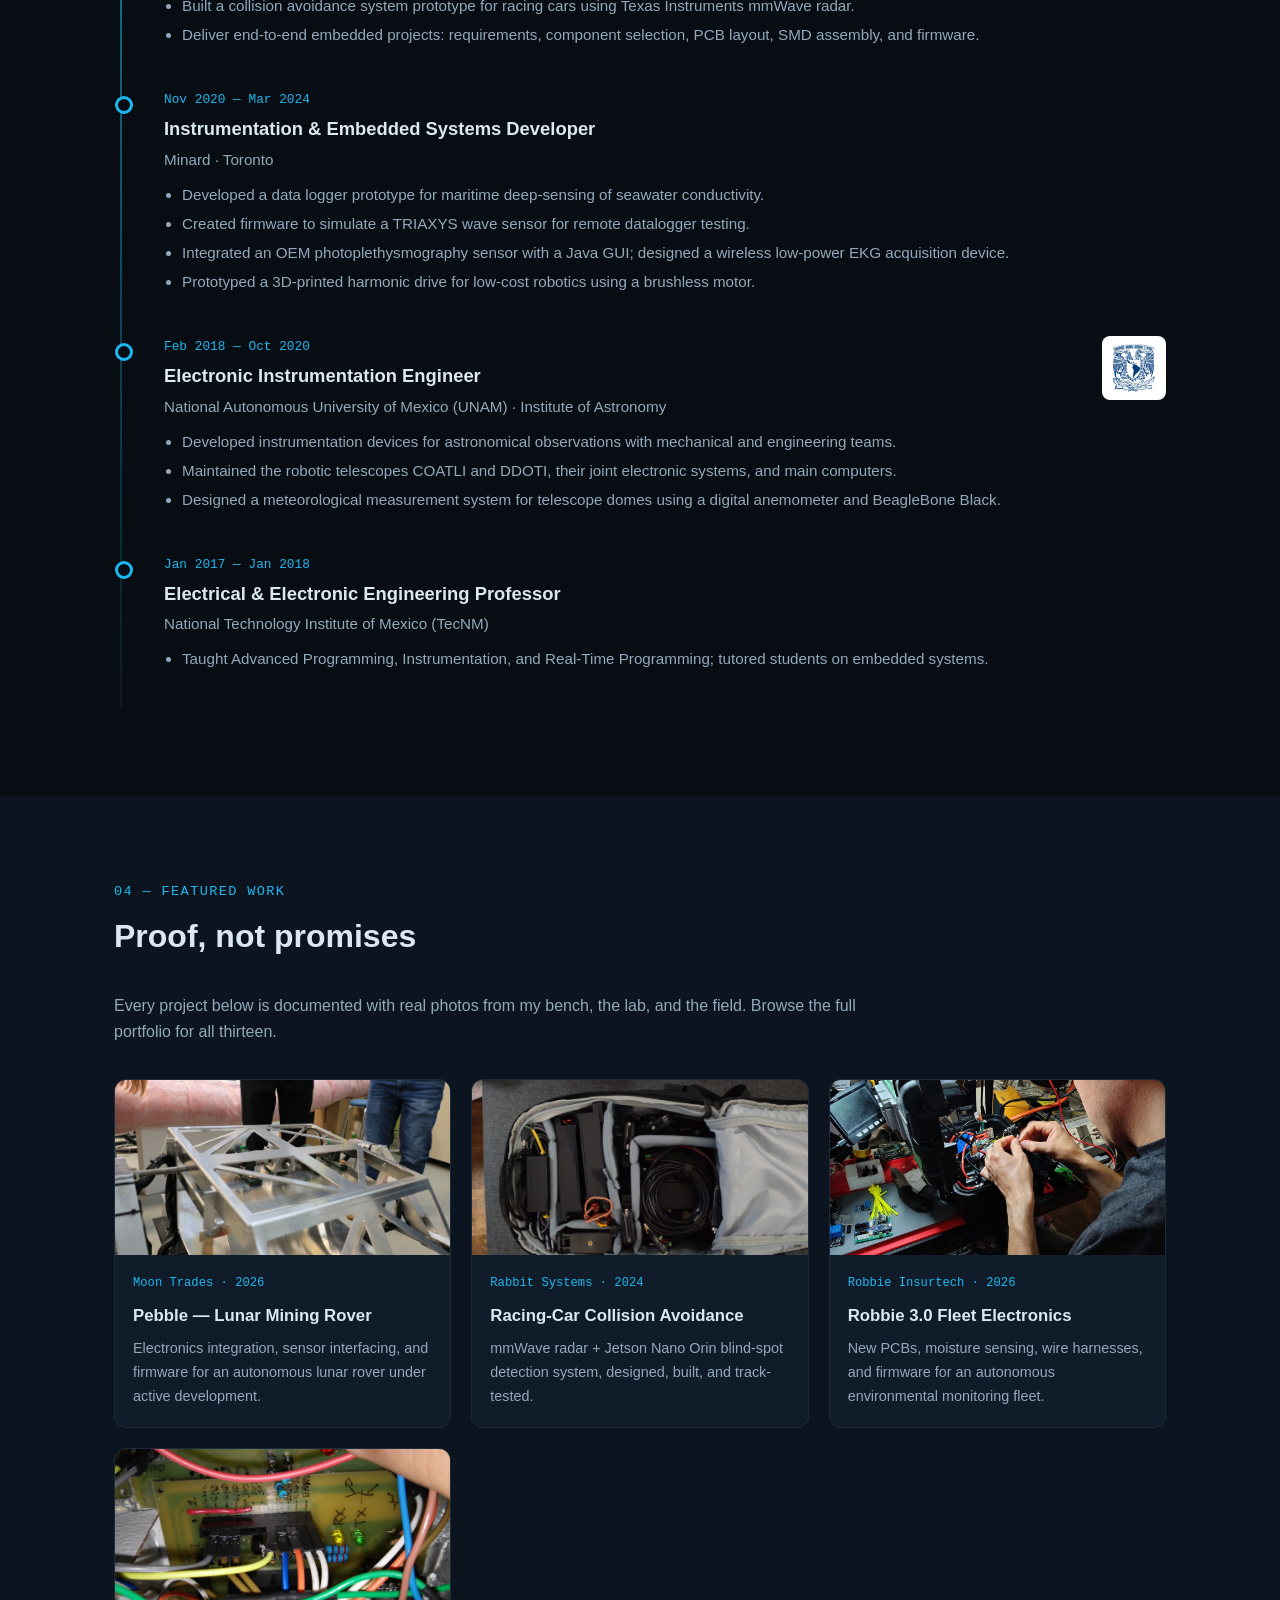
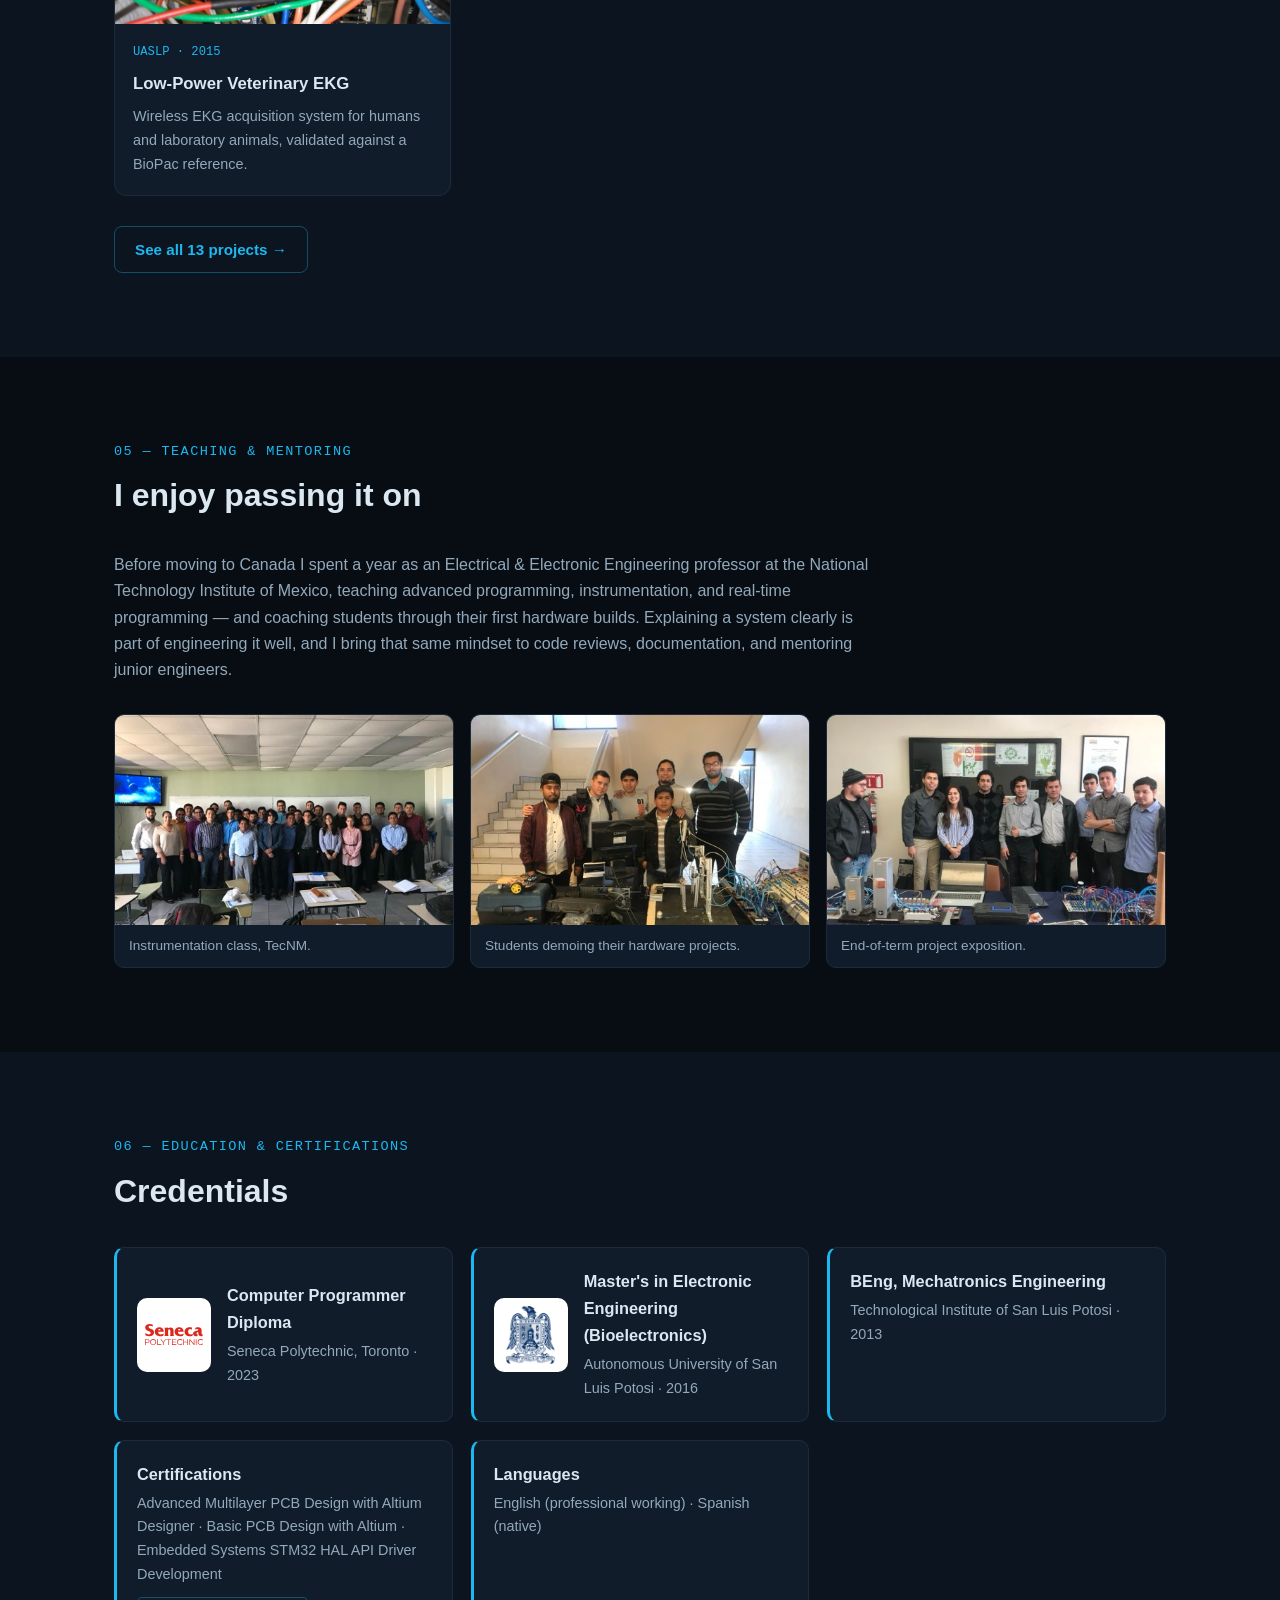
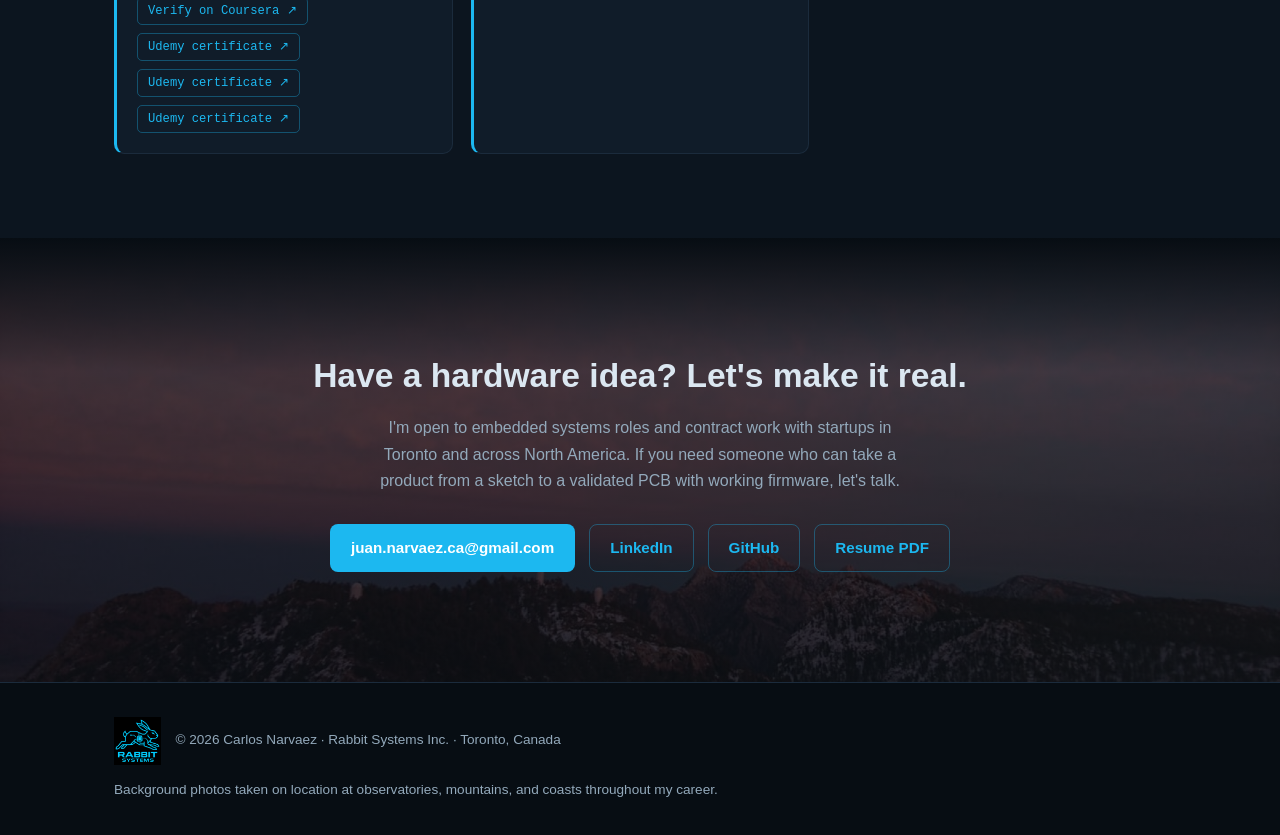
==== commit e8eaeca3: "Portfolio website for Carlos Narvaez — embedded systems engineer Static site: home + projects pages," ====
--- a/index.html
+++ b/index.html
@@ -216,9 +216,10 @@
         </ul>
       </div>
       <div class="tl-item">
+        <img class="tl-logo" src="assets/img/edu/unam.webp" alt="National Autonomous University of Mexico crest">
         <div class="tl-date">Feb 2018 — Oct 2020</div>
         <h3>Electronic Instrumentation Engineer</h3>
-        <div class="tl-company">National Autonomous University of Mexico (UNAM)</div>
+        <div class="tl-company">National Autonomous University of Mexico (UNAM) · Institute of Astronomy</div>
         <ul>
           <li>Developed instrumentation devices for astronomical observations with mechanical and engineering teams.</li>
           <li>Maintained the robotic telescopes COATLI and DDOTI, their joint electronic systems, and main computers.</li>
@@ -316,13 +317,19 @@
     <div class="section-kicker">06 — education &amp; certifications</div>
     <h2 class="section-title">Credentials</h2>
     <div class="edu-grid">
-      <div class="edu-card">
-        <h3>Computer Programmer Diploma</h3>
-        <p>Seneca Polytechnic, Toronto · 2023</p>
-      </div>
-      <div class="edu-card">
-        <h3>Master's in Electronic Engineering (Bioelectronics)</h3>
-        <p>Autonomous University of San Luis Potosi · 2016</p>
+      <div class="edu-card with-logo">
+        <div class="logo-chip"><img src="assets/img/edu/seneca.svg" alt="Seneca Polytechnic logo"></div>
+        <div>
+          <h3>Computer Programmer Diploma</h3>
+          <p>Seneca Polytechnic, Toronto · 2023</p>
+        </div>
+      </div>
+      <div class="edu-card with-logo">
+        <div class="logo-chip"><img src="assets/img/edu/uaslp.webp" alt="Autonomous University of San Luis Potosi crest"></div>
+        <div>
+          <h3>Master's in Electronic Engineering (Bioelectronics)</h3>
+          <p>Autonomous University of San Luis Potosi · 2016</p>
+        </div>
       </div>
       <div class="edu-card">
         <h3>BEng, Mechatronics Engineering</h3>
@@ -331,6 +338,12 @@
       <div class="edu-card">
         <h3>Certifications</h3>
         <p>Advanced Multilayer PCB Design with Altium Designer · Basic PCB Design with Altium · Embedded Systems STM32 HAL API Driver Development</p>
+        <div class="cert-links">
+          <a href="https://www.coursera.org/account/accomplishments/certificate/P7L7G3GD2JYP" target="_blank" rel="noopener">Verify on Coursera ↗</a>
+          <a href="https://www.udemy.com/certificate/UC-ad2d3280-270d-4924-ab99-2cfc462488ae/" target="_blank" rel="noopener">Udemy certificate ↗</a>
+          <a href="https://www.udemy.com/certificate/UC-54c64a7a-c6da-4728-87a1-704600e54622/" target="_blank" rel="noopener">Udemy certificate ↗</a>
+          <a href="https://www.udemy.com/certificate/UC-5749f362-1ae8-4e4f-a79b-cbe5ec59d3d6/" target="_blank" rel="noopener">Udemy certificate ↗</a>
+        </div>
       </div>
       <div class="edu-card">
         <h3>Languages</h3>
--- a/css/style.css
+++ b/css/style.css
@@ -49,18 +49,20 @@
 }
 .nav-brand { display: flex; align-items: center; gap: 10px; font-weight: 700; color: var(--text); }
 .nav-brand:hover { text-decoration: none; }
-.nav-brand img { height: 36px; width: 36px; object-fit: contain; }
+.nav-brand img { height: 54px; width: 54px; object-fit: contain; }
 .nav-links { display: flex; gap: 4px; margin-left: auto; align-items: center; flex-wrap: wrap; }
 .nav-links a {
   color: var(--muted); font-size: 0.92rem; padding: 6px 10px; border-radius: 6px;
 }
 .nav-links a:hover { color: var(--text); background: var(--accent-soft); text-decoration: none; }
+.nav-links a.btn-primary { color: #ffffff; }
+.nav-links a.btn-primary:hover { color: #ffffff; background: #4fcbf5; }
 .btn {
   display: inline-block; padding: 10px 20px; border-radius: 8px; font-weight: 600;
   font-size: 0.95rem; cursor: pointer; border: 1px solid transparent; transition: all 0.15s;
 }
 .btn:hover { text-decoration: none; }
-.btn-primary { background: var(--accent); color: #04121b; }
+.btn-primary { background: var(--accent); color: #ffffff; }
 .btn-primary:hover { background: #4fcbf5; }
 .btn-outline { border-color: var(--accent-edge); color: var(--accent); }
 .btn-outline:hover { background: var(--accent-soft); }
@@ -161,6 +163,24 @@
 .edu-card { background: var(--card); border: 1px solid var(--card-edge); border-left: 3px solid var(--accent); border-radius: 10px; padding: 20px; }
 .edu-card h3 { font-size: 1.02rem; margin-bottom: 4px; }
 .edu-card p { color: var(--muted); font-size: 0.9rem; }
+.edu-card.with-logo { display: flex; gap: 16px; align-items: center; }
+.logo-chip {
+  flex: 0 0 auto; width: 74px; height: 74px; border-radius: 10px; background: #ffffff;
+  display: flex; align-items: center; justify-content: center; padding: 8px;
+}
+.logo-chip img { max-width: 100%; max-height: 100%; object-fit: contain; }
+.cert-links { display: flex; flex-wrap: wrap; gap: 8px; margin-top: 10px; }
+.cert-links a {
+  font-family: var(--mono); font-size: 0.76rem; color: var(--accent);
+  border: 1px solid var(--accent-edge); border-radius: 5px; padding: 3px 10px;
+}
+.cert-links a:hover { background: var(--accent-soft); text-decoration: none; }
+.tl-logo {
+  float: right; width: 64px; height: 64px; border-radius: 8px; background: #ffffff;
+  padding: 6px; object-fit: contain; margin-left: 14px;
+}
+.project-logo { width: 58px; height: 58px; border-radius: 8px; object-fit: contain; }
+.project-logo.on-white { background: #ffffff; padding: 5px; }
 
 /* ---------- Contact ---------- */
 .contact {
@@ -180,7 +200,7 @@
   max-width: 1100px; margin: 0 auto; padding: 0 24px;
   display: flex; align-items: center; gap: 14px; color: var(--muted); font-size: 0.85rem; flex-wrap: wrap;
 }
-.footer-inner img { height: 34px; }
+.footer-inner img { height: 48px; }
 .footer-inner .spacer { margin-left: auto; }
 
 /* ---------- Projects page ---------- */
@@ -200,7 +220,7 @@
   padding: 7px 16px; cursor: pointer; transition: all 0.15s;
 }
 .chip:hover { border-color: var(--accent-edge); color: var(--text); }
-.chip.active { background: var(--accent); border-color: var(--accent); color: #04121b; font-weight: 600; }
+.chip.active { background: var(--accent); border-color: var(--accent); color: #ffffff; font-weight: 600; }
 
 .project {
   background: var(--card); border: 1px solid var(--card-edge); border-radius: 14px;
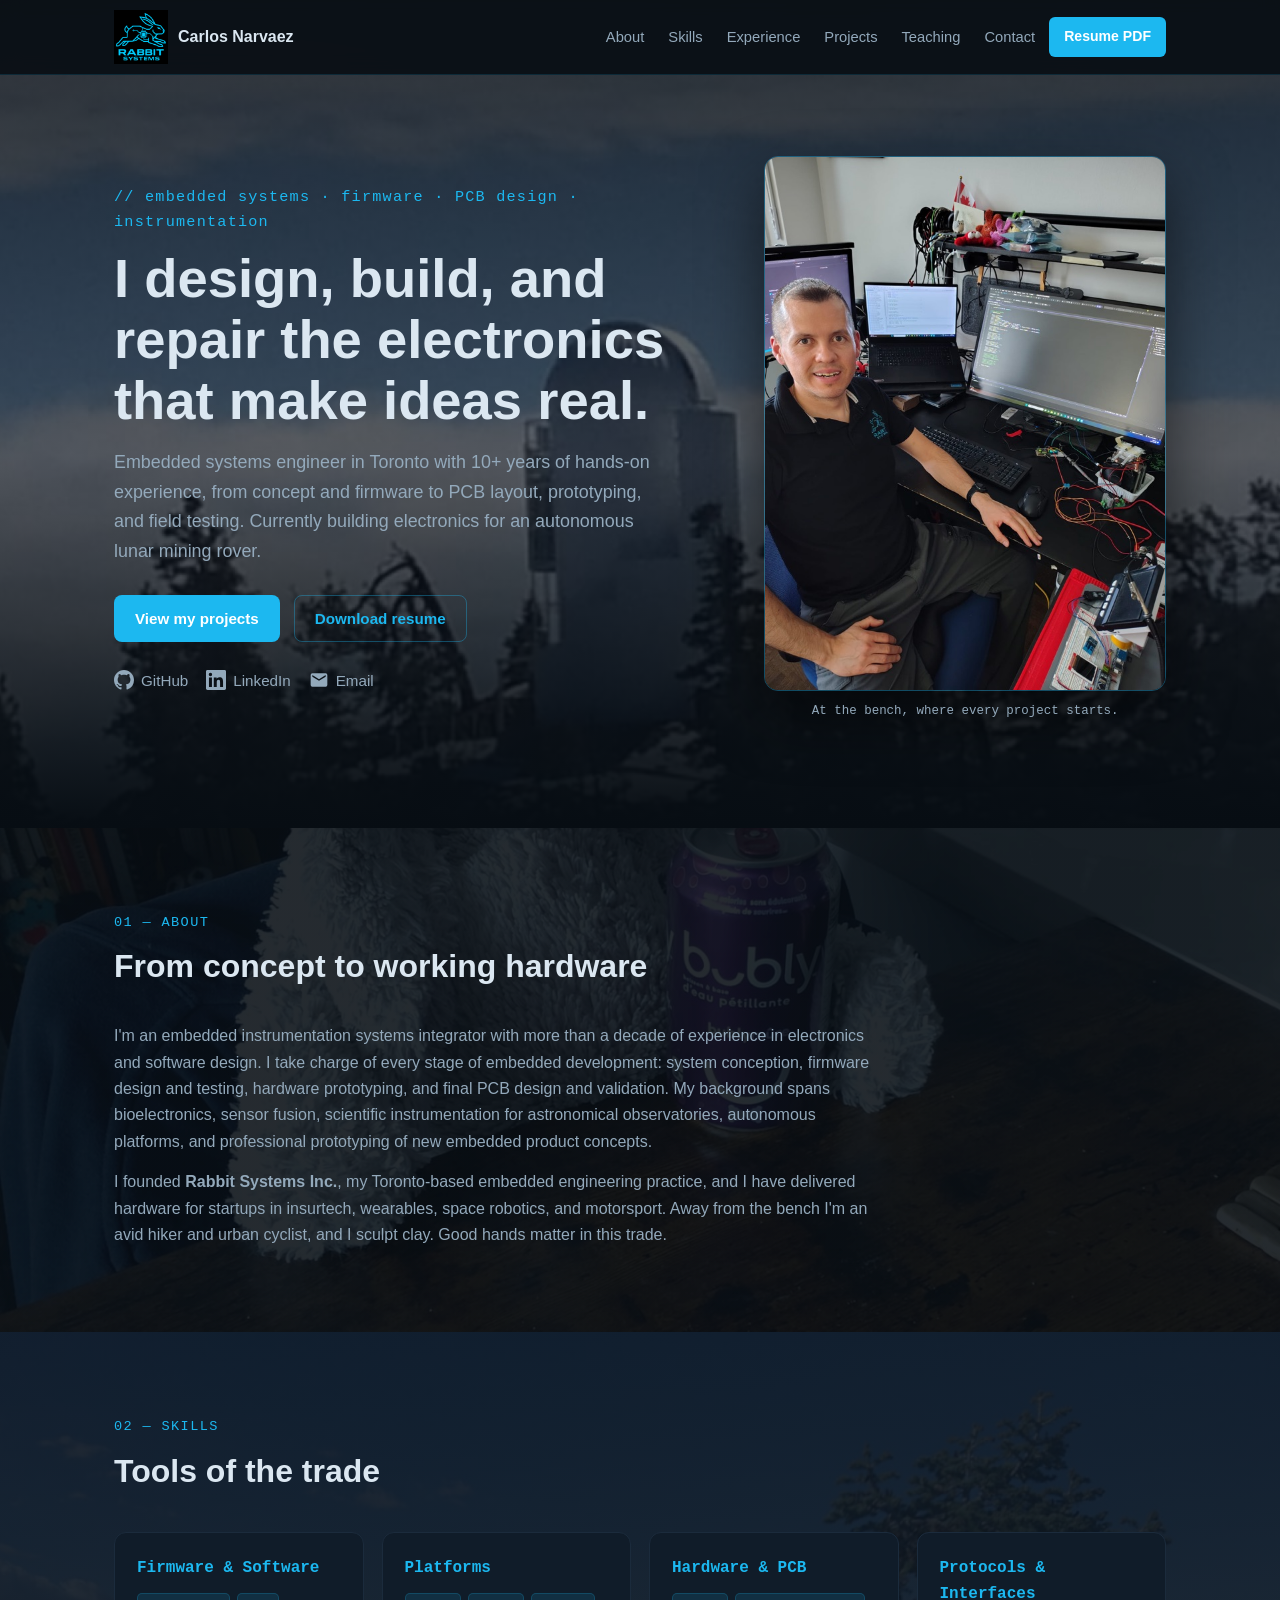
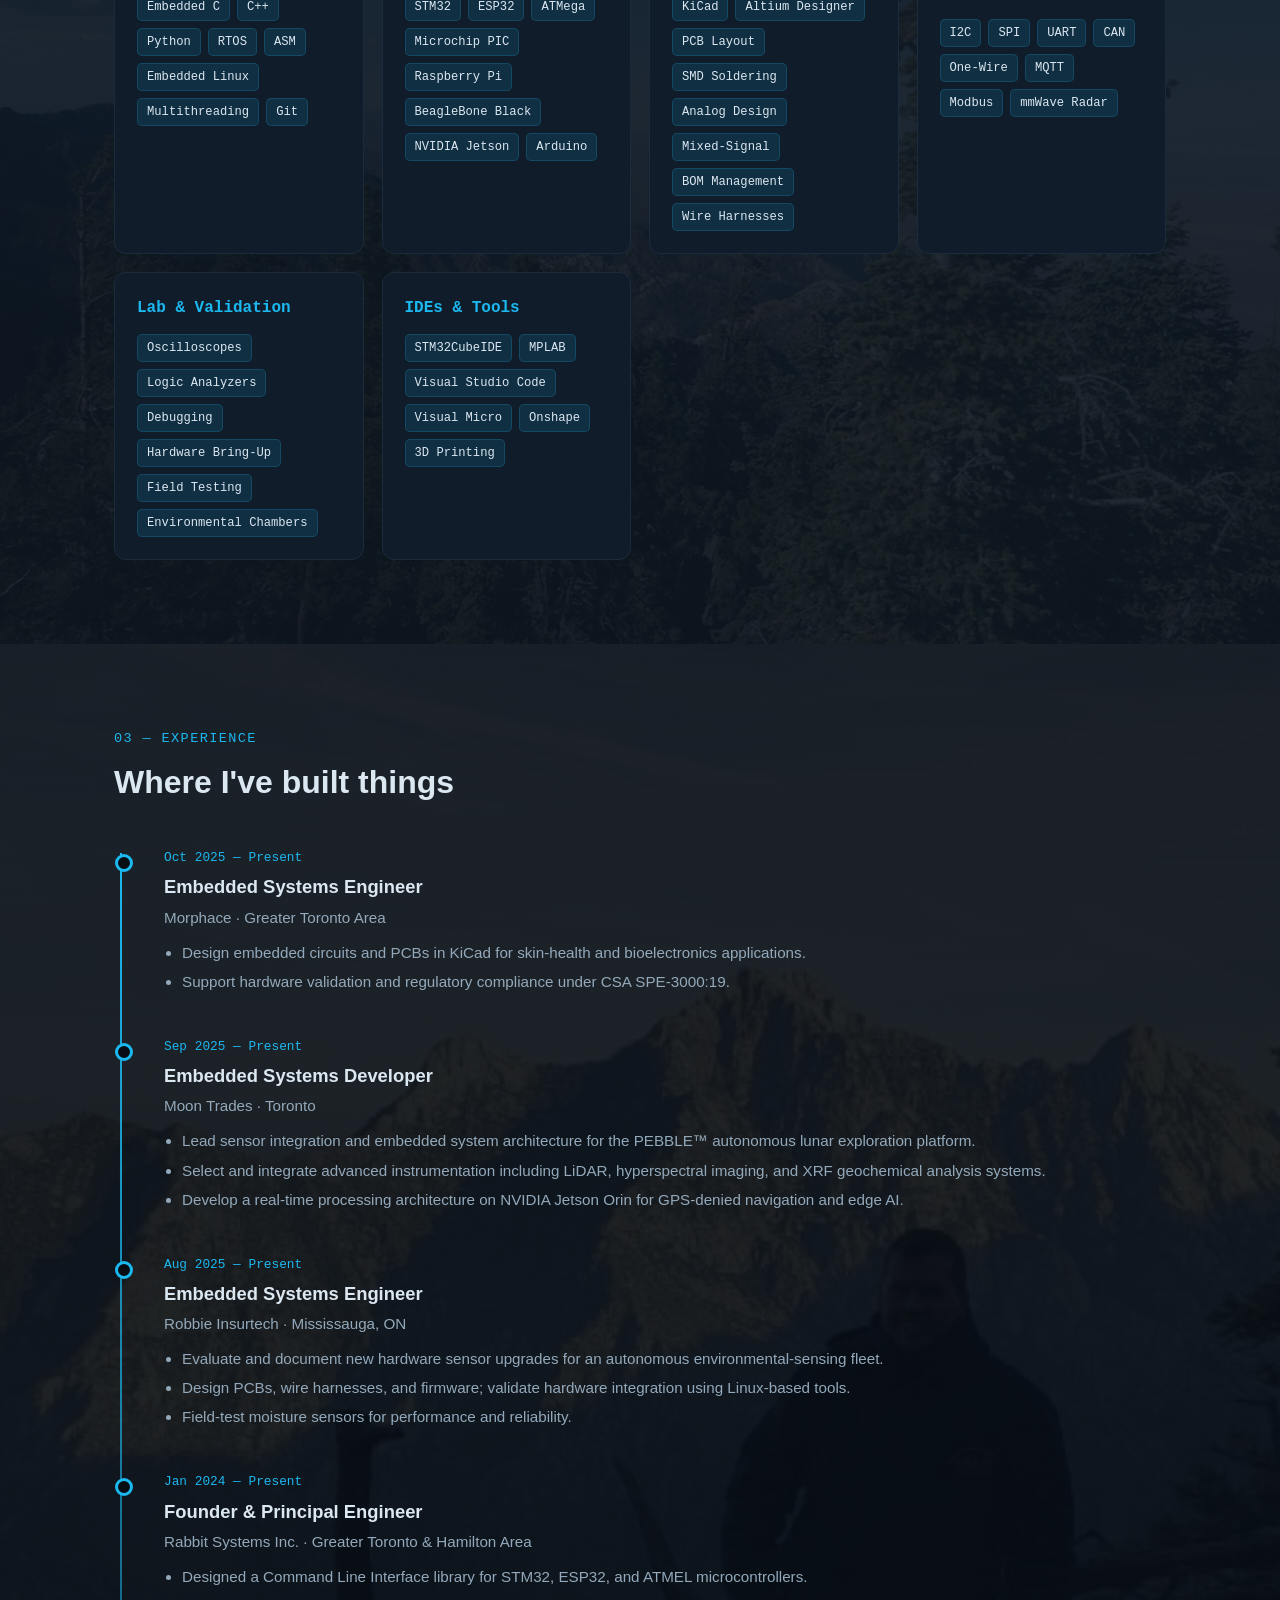
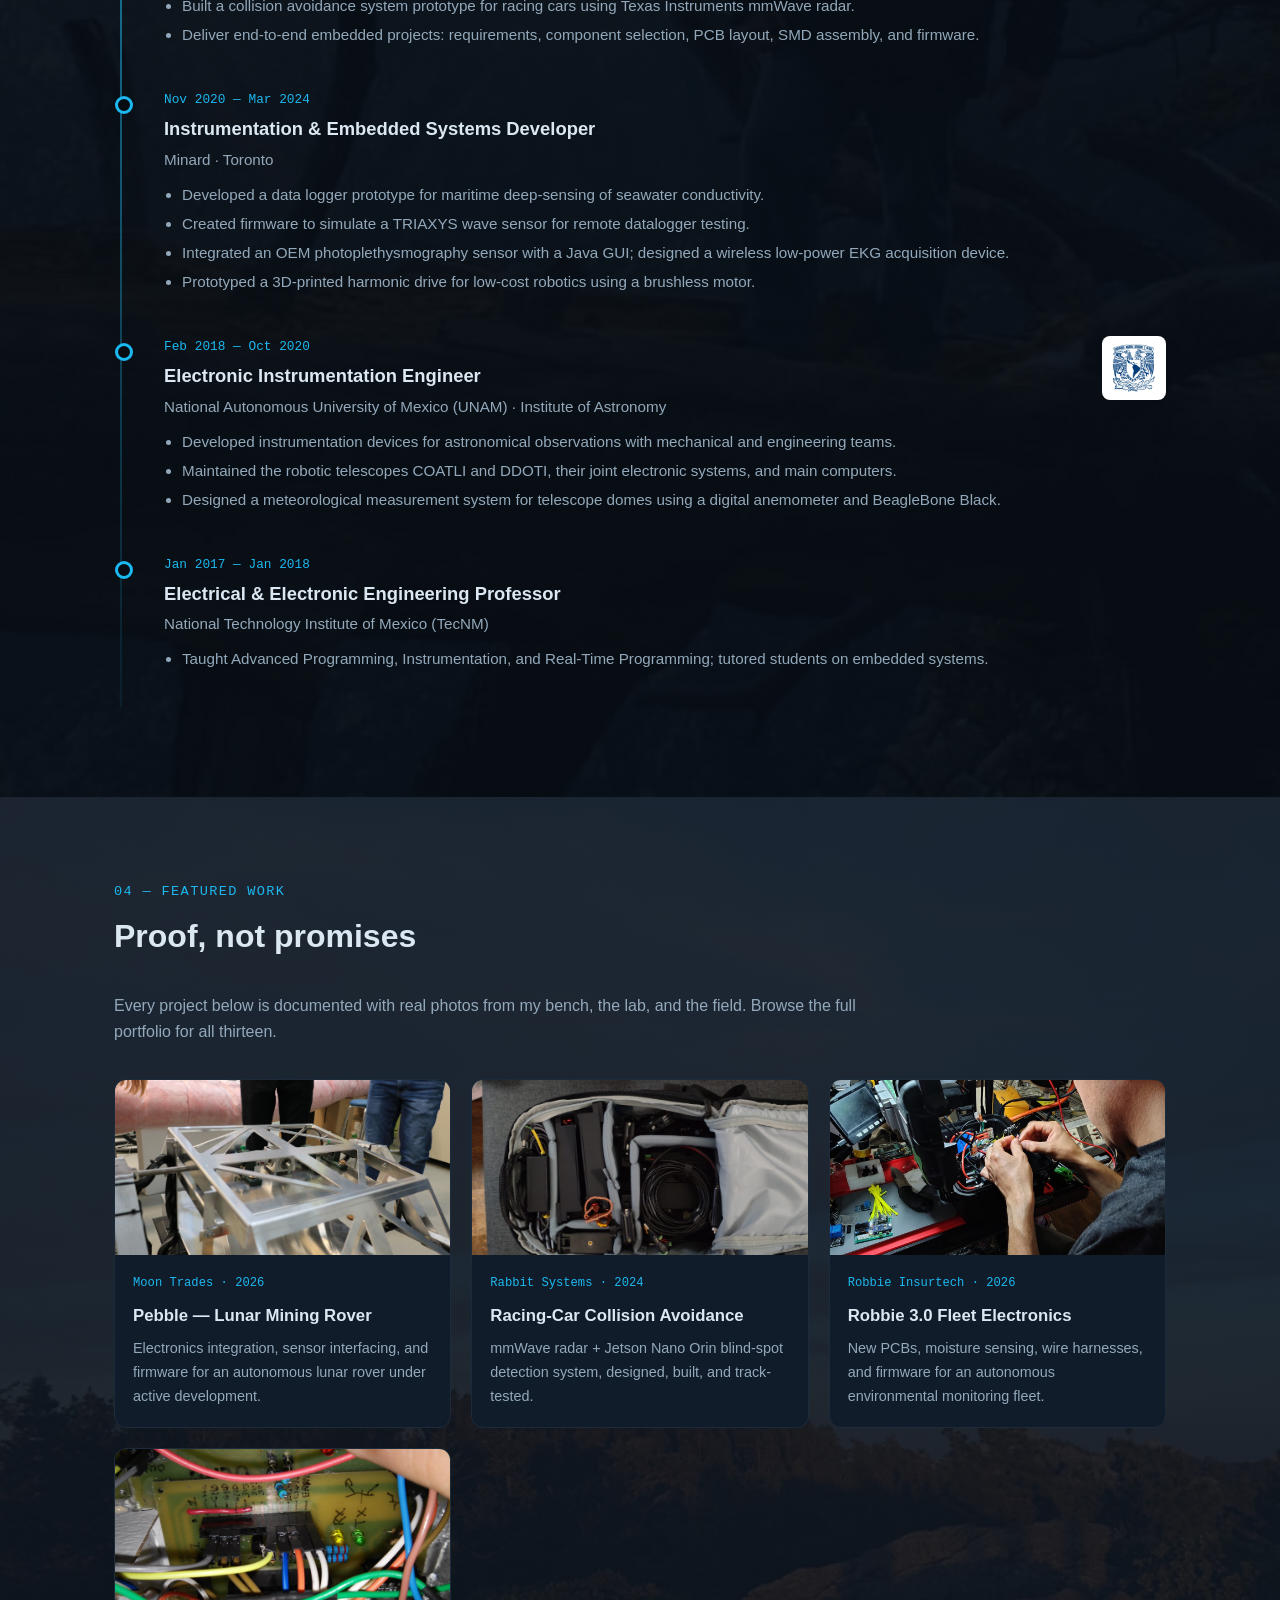
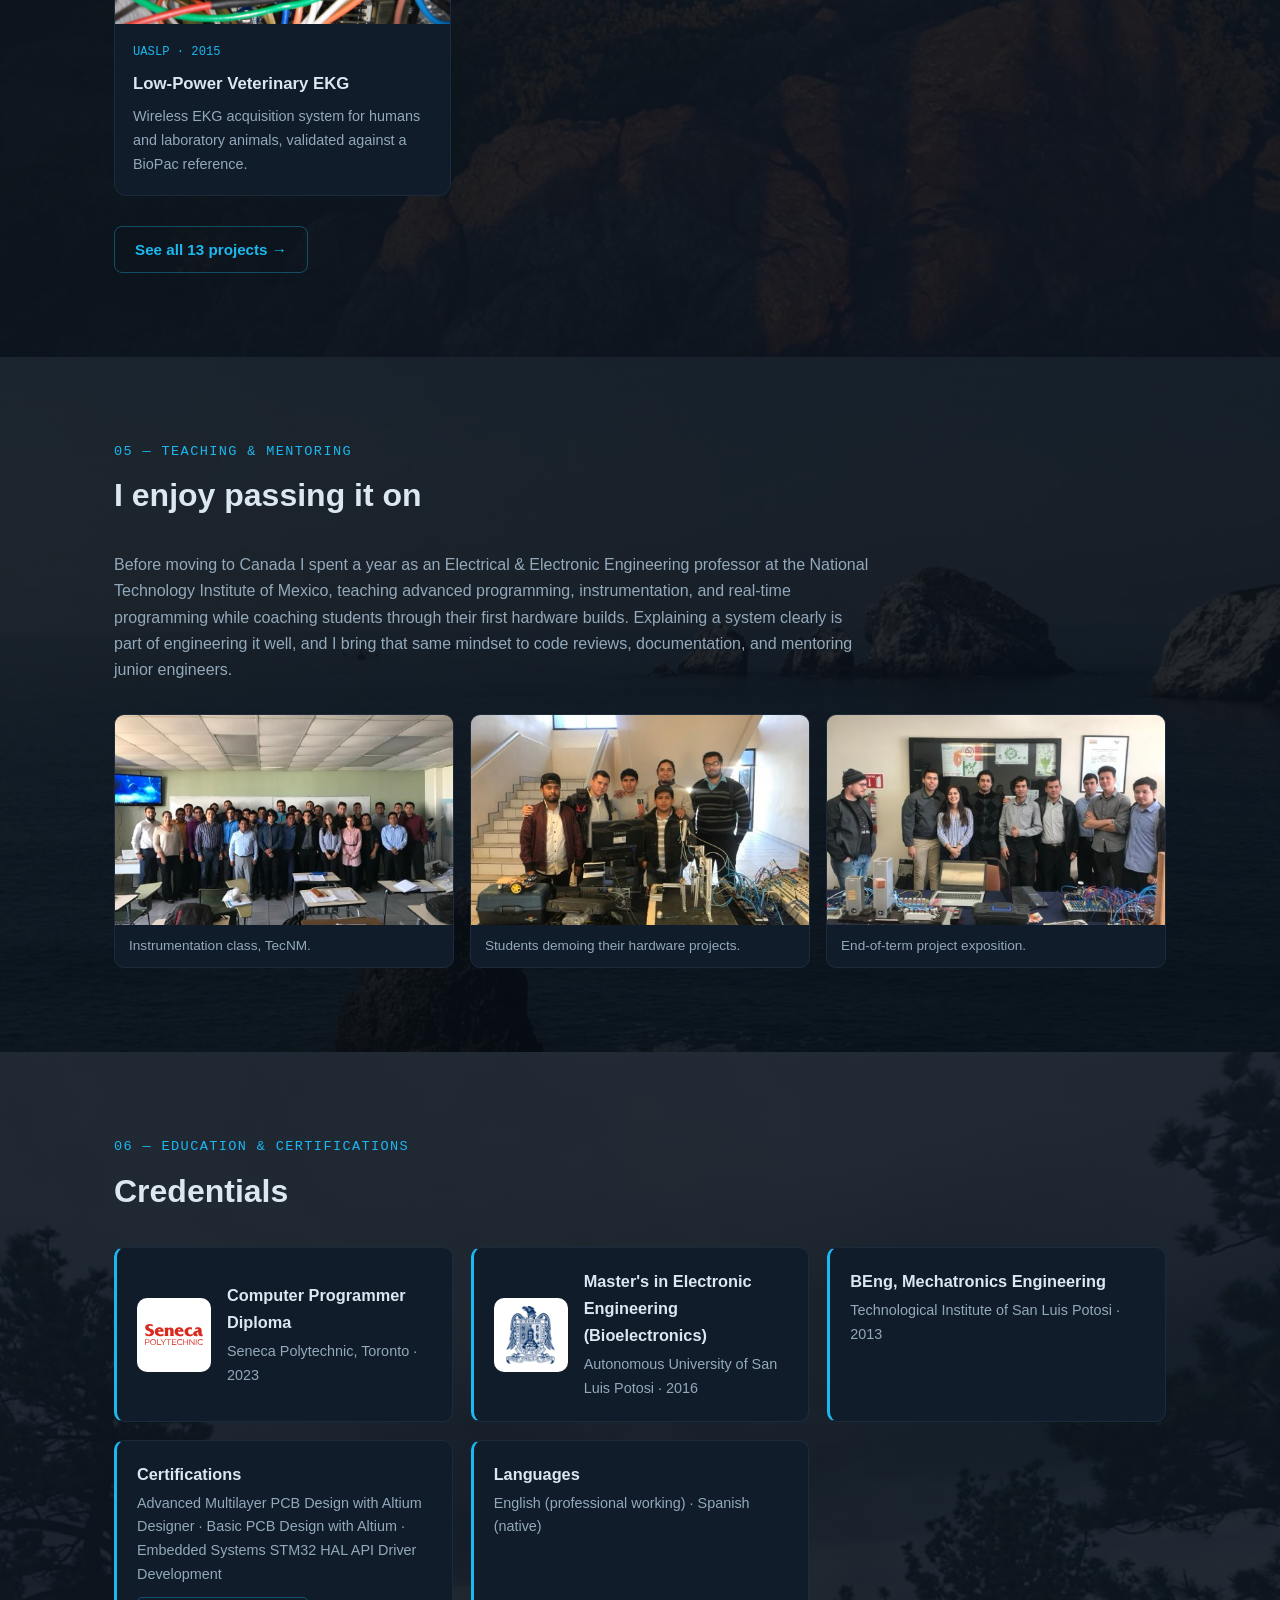
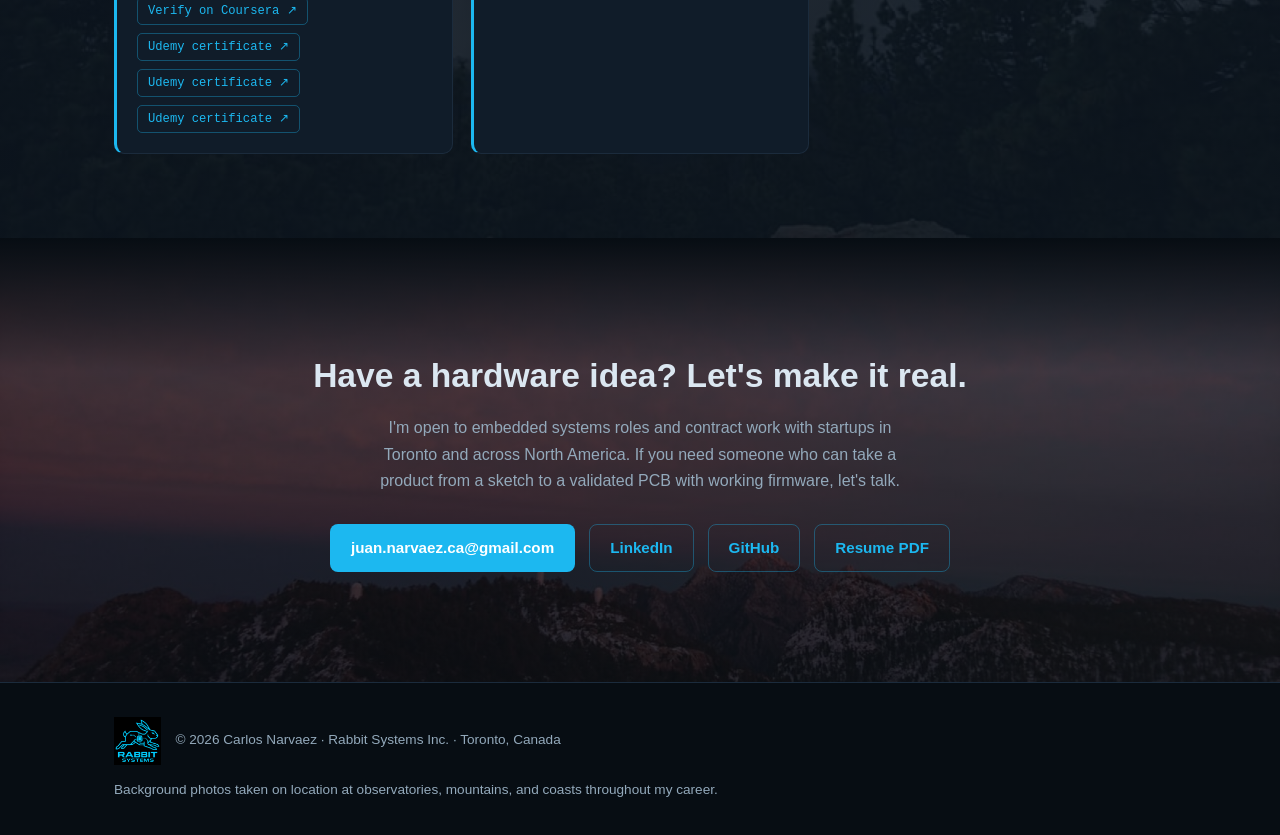
==== commit ba744900: "Rewrite dashed prose to natural phrasing, add landscape backgrounds per section Replace em-dash pare" ====
--- a/index.html
+++ b/index.html
@@ -8,20 +8,23 @@
   <meta name="author" content="Carlos Narvaez">
   <link rel="icon" type="image/png" href="assets/img/favicon.png">
   <link rel="stylesheet" href="css/style.css">
+  <link rel="canonical" href="https://carlos-narvaez.ca/">
   <meta property="og:type" content="website">
+  <meta property="og:url" content="https://carlos-narvaez.ca/">
   <meta property="og:title" content="Carlos Narvaez — Embedded Systems Engineer | Toronto">
-  <meta property="og:description" content="10+ years designing firmware, PCBs, and instrumentation systems — from lunar rover electronics to veterinary EKG devices. Portfolio with real project photos.">
-  <meta property="og:image" content="assets/img/profile/me.jpg">
+  <meta property="og:description" content="10+ years designing firmware, PCBs, and instrumentation systems, from lunar rover electronics to veterinary EKG devices. Portfolio with real project photos.">
+  <meta property="og:image" content="https://carlos-narvaez.ca/assets/img/profile/me.jpg">
   <script type="application/ld+json">
   {
     "@context": "https://schema.org",
     "@type": "Person",
     "name": "Carlos Narvaez",
+    "url": "https://carlos-narvaez.ca/",
     "jobTitle": "Embedded Systems Engineer",
     "email": "mailto:juan.narvaez.ca@gmail.com",
     "address": { "@type": "PostalAddress", "addressLocality": "Toronto", "addressRegion": "ON", "addressCountry": "CA" },
     "alumniOf": ["Seneca Polytechnic", "Autonomous University of San Luis Potosi", "Technological Institute of San Luis Potosi"],
-    "sameAs": ["https://www.linkedin.com/in/jcarlosnarvaez", "https://github.com/JCNarvy"]
+    "sameAs": ["https://www.linkedin.com/in/jcarlos-narvaez/", "https://github.com/JCNarvy"]
   }
   </script>
 </head>
@@ -52,7 +55,7 @@
       <div class="hero-kicker">// embedded systems · firmware · PCB design · instrumentation</div>
       <h1>I design, build, and repair the electronics that make ideas real.</h1>
       <p class="hero-sub">
-        Embedded systems engineer in Toronto with 10+ years of hands-on experience — from concept and
+        Embedded systems engineer in Toronto with 10+ years of hands-on experience, from concept and
         firmware to PCB layout, prototyping, and field testing. Currently building electronics for an
         autonomous lunar mining rover.
       </p>
@@ -65,7 +68,7 @@
           <svg viewBox="0 0 16 16" aria-hidden="true"><path d="M8 0C3.58 0 0 3.58 0 8c0 3.54 2.29 6.53 5.47 7.59.4.07.55-.17.55-.38 0-.19-.01-.82-.01-1.49-2.01.37-2.53-.49-2.69-.94-.09-.23-.48-.94-.82-1.13-.28-.15-.68-.52-.01-.53.63-.01 1.08.58 1.23.82.72 1.21 1.87.87 2.33.66.07-.52.28-.87.51-1.07-1.78-.2-3.64-.89-3.64-3.95 0-.87.31-1.59.82-2.15-.08-.2-.36-1.02.08-2.12 0 0 .67-.21 2.2.82.64-.18 1.32-.27 2-.27.68 0 1.36.09 2 .27 1.53-1.04 2.2-.82 2.2-.82.44 1.1.16 1.92.08 2.12.51.56.82 1.27.82 2.15 0 3.07-1.87 3.75-3.65 3.95.29.25.54.73.54 1.48 0 1.07-.01 1.93-.01 2.2 0 .21.15.46.55.38A8.01 8.01 0 0 0 16 8c0-4.42-3.58-8-8-8z"/></svg>
           GitHub
         </a>
-        <a href="https://www.linkedin.com/in/jcarlosnarvaez" target="_blank" rel="noopener">
+        <a href="https://www.linkedin.com/in/jcarlos-narvaez/" target="_blank" rel="noopener">
           <svg viewBox="0 0 24 24" aria-hidden="true"><path d="M20.45 20.45h-3.55v-5.57c0-1.33-.03-3.04-1.85-3.04-1.85 0-2.14 1.45-2.14 2.94v5.67H9.35V9h3.41v1.56h.05c.48-.9 1.64-1.85 3.37-1.85 3.6 0 4.27 2.37 4.27 5.46v6.28zM5.34 7.43a2.06 2.06 0 1 1 0-4.12 2.06 2.06 0 0 1 0 4.12zM7.12 20.45H3.56V9h3.56v11.45zM22.22 0H1.77C.79 0 0 .77 0 1.72v20.55C0 23.23.79 24 1.77 24h20.45c.98 0 1.78-.77 1.78-1.73V1.72C24 .77 23.2 0 22.22 0z"/></svg>
           LinkedIn
         </a>
@@ -77,7 +80,7 @@
     </div>
     <figure class="hero-photo">
       <img src="assets/img/profile/me.jpg" alt="Carlos Narvaez at his workbench, surrounded by embedded systems prototypes, oscilloscope probes, and development boards.">
-      <figcaption>At the bench — where every project starts.</figcaption>
+      <figcaption>At the bench, where every project starts.</figcaption>
     </figure>
   </div>
 </header>
@@ -97,7 +100,7 @@
     <p class="lead" style="margin-top: 14px;">
       I founded <strong>Rabbit Systems Inc.</strong>, my Toronto-based embedded engineering practice, and I have
       delivered hardware for startups in insurtech, wearables, space robotics, and motorsport. Away from the
-      bench I'm an avid hiker and urban cyclist, and I sculpt clay — good hands matter in this trade.
+      bench I'm an avid hiker and urban cyclist, and I sculpt clay. Good hands matter in this trade.
     </p>
   </div>
 </section>
@@ -290,7 +293,7 @@
     <p class="lead">
       Before moving to Canada I spent a year as an Electrical &amp; Electronic Engineering professor at the
       National Technology Institute of Mexico, teaching advanced programming, instrumentation, and real-time
-      programming — and coaching students through their first hardware builds. Explaining a system clearly is
+      programming while coaching students through their first hardware builds. Explaining a system clearly is
       part of engineering it well, and I bring that same mindset to code reviews, documentation, and mentoring
       junior engineers.
     </p>
@@ -363,7 +366,7 @@
     </p>
     <div class="contact-actions">
       <a class="btn btn-primary" href="mailto:juan.narvaez.ca@gmail.com">juan.narvaez.ca@gmail.com</a>
-      <a class="btn btn-outline" href="https://www.linkedin.com/in/jcarlosnarvaez" target="_blank" rel="noopener">LinkedIn</a>
+      <a class="btn btn-outline" href="https://www.linkedin.com/in/jcarlos-narvaez/" target="_blank" rel="noopener">LinkedIn</a>
       <a class="btn btn-outline" href="https://github.com/JCNarvy" target="_blank" rel="noopener">GitHub</a>
       <a class="btn btn-outline" href="assets/resume/Carlos-Narvaez-Resume.pdf" download>Resume PDF</a>
     </div>
--- a/css/style.css
+++ b/css/style.css
@@ -107,6 +107,39 @@
 h2.section-title { font-size: 2rem; margin: 6px 0 30px; }
 .lead { color: var(--muted); max-width: 760px; }
 
+/* ---------- Section background photos ---------- */
+#about {
+  --about-bg: url("../assets/img/landscapes/49676449-2087801447909295-2756094017220378624-n.jpg");
+  background:
+    linear-gradient(rgba(7,13,19,0.88), rgba(7,13,19,0.88)),
+    var(--about-bg) center/cover no-repeat;
+}
+#skills {
+  background:
+    linear-gradient(rgba(12,21,31,0.9), rgba(12,21,31,0.9)),
+    url("../assets/img/landscapes/41405994-1923614777661297-3673569254361268224-n.jpg") center/cover no-repeat;
+}
+#experience {
+  background:
+    linear-gradient(rgba(7,13,19,0.9), rgba(7,13,19,0.9)),
+    url("../assets/img/landscapes/47249156-2037495812939859-1110206096343040000-n.jpg") center/cover no-repeat;
+}
+#featured {
+  background:
+    linear-gradient(rgba(12,21,31,0.9), rgba(12,21,31,0.9)),
+    url("../assets/img/landscapes/62882674-2326108750745229-590768636986130432-n.jpg") center/cover no-repeat;
+}
+#teaching {
+  background:
+    linear-gradient(rgba(7,13,19,0.88), rgba(7,13,19,0.88)),
+    url("../assets/img/landscapes/img-20191208-wa0007.jpg") center/cover no-repeat;
+}
+#education {
+  background:
+    linear-gradient(rgba(12,21,31,0.9), rgba(12,21,31,0.9)),
+    url("../assets/img/landscapes/67554432-2426694050686698-3891145988269670400-n.jpg") center/cover no-repeat;
+}
+
 /* ---------- Skills ---------- */
 .skills-grid { display: grid; grid-template-columns: repeat(auto-fit, minmax(230px, 1fr)); gap: 18px; margin-top: 34px; }
 .skill-card {
